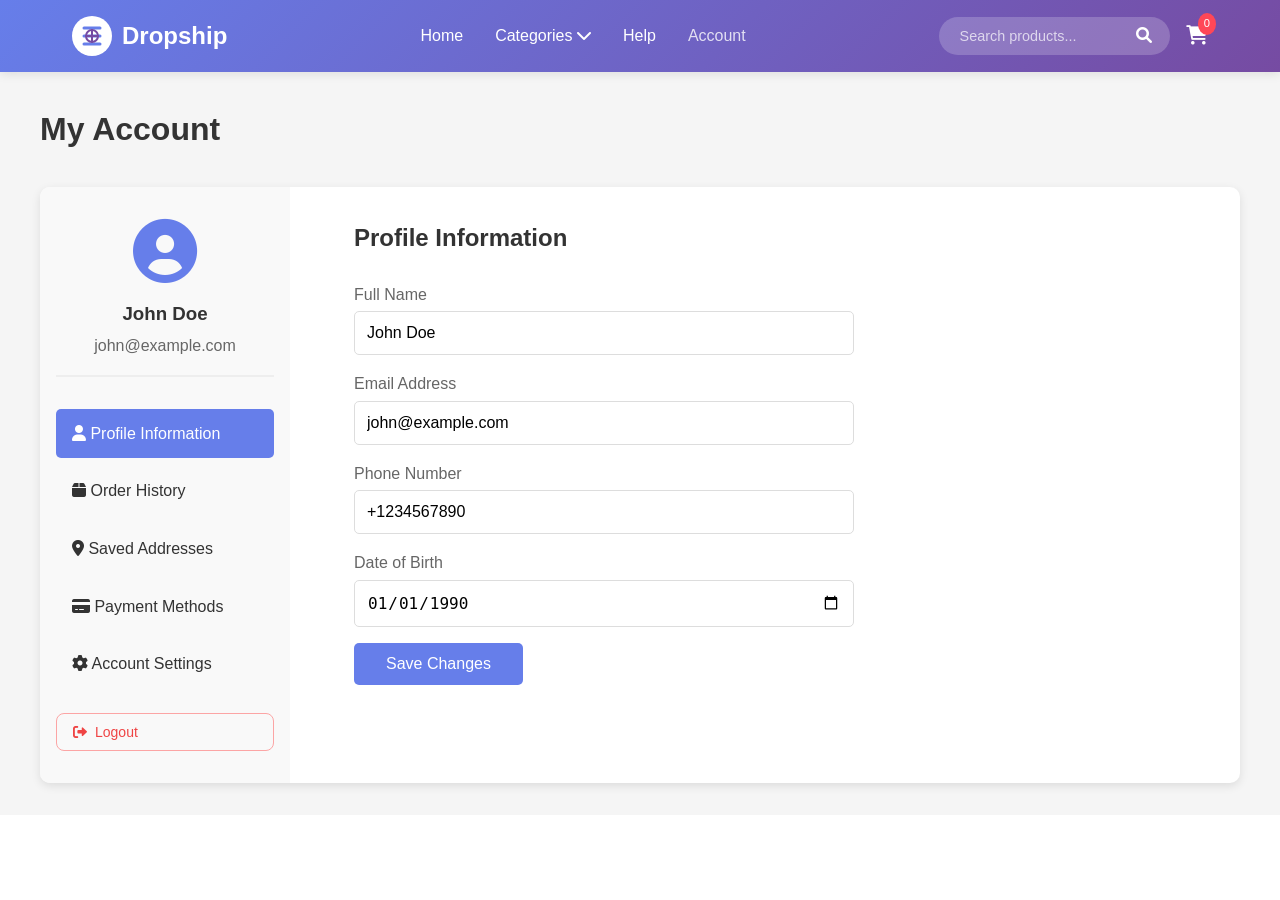
==== html/account.html @ 4894625c "Structuring the app to be fit for use on phones" ====
<!DOCTYPE html>
<html lang="en">
<head>
    <meta charset="UTF-8">
    <meta name="viewport" content="width=device-width, initial-scale=1.0">
    <title>My Account - Dropship</title>
    <link rel="stylesheet" href="../css/style.css">
    <link rel="stylesheet" href="../css/account.css">
    <link rel="stylesheet" href="https://cdnjs.cloudflare.com/ajax/libs/font-awesome/6.0.0/css/all.min.css">
    <link rel="manifest" href="../manifest.json">
    <meta name="theme-color" content="#3b82f6">
    <meta name="apple-mobile-web-app-capable" content="yes">
    <meta name="apple-mobile-web-app-status-bar-style" content="default">
    <meta name="apple-mobile-web-app-title" content="Dropship">
    <link rel="apple-touch-icon" href="../images/icon-192.svg">
    <style>
        /* ── Modal Overlay ── */
        .modal-overlay {
            display: none;
            position: fixed;
            inset: 0;
            background: rgba(0,0,0,0.45);
            z-index: 10000;
            align-items: center;
            justify-content: center;
            padding: 16px;
        }
        .modal-overlay.open {
            display: flex;
        }
        .modal-box {
            background: #fff;
            border-radius: 12px;
            padding: 28px 32px;
            width: 100%;
            max-width: 480px;
            box-shadow: 0 20px 60px rgba(0,0,0,0.2);
            position: relative;
            animation: modalIn 0.2s ease;
        }
        @keyframes modalIn {
            from { opacity: 0; transform: translateY(12px) scale(0.97); }
            to   { opacity: 1; transform: translateY(0) scale(1); }
        }
        .modal-box h3 {
            margin: 0 0 20px;
            font-size: 18px;
            font-weight: 600;
        }
        .modal-close {
            position: absolute;
            top: 14px; right: 16px;
            background: none; border: none;
            font-size: 20px; cursor: pointer;
            color: #888;
            line-height: 1;
        }
        .modal-close:hover { color: #333; }

        /* ── Modal Form ── */
        .modal-form .form-row {
            display: flex;
            gap: 12px;
        }
        .modal-form .form-group {
            display: flex;
            flex-direction: column;
            gap: 6px;
            margin-bottom: 14px;
            flex: 1;
        }
        .modal-form label {
            font-size: 13px;
            font-weight: 500;
            color: #555;
        }
        .modal-form input,
        .modal-form select {
            padding: 9px 12px;
            border: 1px solid #ddd;
            border-radius: 8px;
            font-size: 14px;
            outline: none;
            transition: border-color 0.2s;
            width: 100%;
            box-sizing: border-box;
        }
        .modal-form input:focus,
        .modal-form select:focus {
            border-color: #3b82f6;
        }
        .modal-footer {
            display: flex;
            gap: 10px;
            justify-content: flex-end;
            margin-top: 8px;
        }
        .btn-primary {
            background: #3b82f6;
            color: #fff;
            border: none;
            padding: 9px 20px;
            border-radius: 8px;
            font-size: 14px;
            font-weight: 500;
            cursor: pointer;
            transition: background 0.2s;
        }
        .btn-primary:hover { background: #2563eb; }
        .btn-secondary {
            background: #f3f4f6;
            color: #333;
            border: none;
            padding: 9px 20px;
            border-radius: 8px;
            font-size: 14px;
            cursor: pointer;
            transition: background 0.2s;
        }
        .btn-secondary:hover { background: #e5e7eb; }

        /* ── Confirm Modal ── */
        .confirm-box {
            max-width: 360px;
            text-align: center;
        }
        .confirm-box p {
            margin: 0 0 20px;
            font-size: 15px;
            color: #444;
        }
        .confirm-actions {
            display: flex;
            gap: 10px;
            justify-content: center;
        }
        .btn-danger-solid {
            background: #ef4444;
            color: #fff;
            border: none;
            padding: 9px 20px;
            border-radius: 8px;
            font-size: 14px;
            font-weight: 500;
            cursor: pointer;
            transition: background 0.2s;
        }
        .btn-danger-solid:hover { background: #dc2626; }

        /* ── Card helpers ── */
        .default-badge {
            display: inline-block;
            font-size: 11px;
            font-weight: 600;
            background: #dbeafe;
            color: #1d4ed8;
            padding: 2px 8px;
            border-radius: 20px;
            margin-bottom: 8px;
        }
        .btn-ghost {
            background: none;
            border: 1px solid #ddd;
            padding: 5px 10px;
            border-radius: 6px;
            font-size: 13px;
            cursor: pointer;
            transition: background 0.15s, border-color 0.15s;
        }
        .btn-ghost:hover { background: #f3f4f6; }
        .btn-ghost.btn-danger { color: #ef4444; border-color: #fca5a5; }
        .btn-ghost.btn-danger:hover { background: #fef2f2; }

        .empty-msg { color: #999; font-size: 14px; padding: 16px 0; }
        .payment-icon { font-size: 28px; color: #4b5563; }

        /* ── Logout button ── */
        #logoutBtn {
            width: 100%;
            margin-top: 24px;
            padding: 10px 16px;
            background: none;
            border: 1px solid #fca5a5;
            border-radius: 8px;
            color: #ef4444;
            font-size: 14px;
            font-weight: 500;
            cursor: pointer;
            display: flex;
            align-items: center;
            gap: 8px;
            transition: background 0.15s;
        }
        #logoutBtn:hover { background: #fef2f2; }
        #logoutBtn:disabled { opacity: 0.6; cursor: not-allowed; }
    </style>
</head>
<body>

    <!-- ── Navbar ── -->
    <nav class="navbar">
        <div class="nav-container">
            <div class="logo">
                <img src="../images/logo.svg" alt="Dropship Logo">
                <span>Dropship</span>
            </div>
            <div class="mobile-search">
                <input type="text" id="mobileSearchInput" placeholder="Search products..." autocomplete="off">
            </div>
            <ul class="nav-menu">
                <li><a href="index.html">Home</a></li>
                <li class="dropdown">
                    <a href="#">Categories <i class="fas fa-chevron-down"></i></a>
                    <ul class="dropdown-menu">
                        <li><a href="products.html?category=electronics"><i class="fas fa-laptop"></i> Electronics</a></li>
                        <li><a href="products.html?category=sports-outdoor"><i class="fas fa-football-ball"></i> Sports &amp; Outdoor</a></li>
                        <li><a href="products.html?category=home-garden"><i class="fas fa-home"></i> Home &amp; Garden</a></li>
                        <li><a href="products.html?category=clothing-apparel"><i class="fas fa-tshirt"></i> Clothing &amp; Apparel</a></li>
                        <li><a href="products.html?category=games-toys"><i class="fas fa-gamepad"></i> Games &amp; Toys</a></li>
                        <li><a href="products.html?category=beauty-health"><i class="fas fa-spa"></i> Beauty &amp; Health</a></li>
                        <li><a href="products.html?category=automotive"><i class="fas fa-car"></i> Automotive</a></li>
                        <li><a href="products.html?category=books-media"><i class="fas fa-book"></i> Books &amp; Media</a></li>
                        <li><a href="products.html?category=food-groceries"><i class="fas fa-shopping-basket"></i> Food &amp; Groceries</a></li>
                        <li><a href="products.html?category=other"><i class="fas fa-ellipsis-h"></i> Other</a></li>
                    </ul>
                </li>
                <li><a href="help.html">Help</a></li>
                <li><a href="account.html" class="active">Account</a></li>
            </ul>
            <div class="nav-actions">
                <div class="search-box">
                    <input type="text" id="searchInput" placeholder="Search products..." autocomplete="off">
                    <button type="button" id="searchBtn"><i class="fas fa-search"></i></button>
                </div>
                <div class="mobile-actions">
                    <a href="login.html" class="mobile-auth-btn"><i class="fas fa-sign-in-alt"></i></a>
                    <a href="signup.html" class="mobile-auth-btn"><i class="fas fa-user-plus"></i></a>
                </div>
                <a href="cart.html" class="cart-icon">
                    <i class="fas fa-shopping-cart"></i>
                    <span class="cart-count">0</span>
                </a>
                <div class="hamburger" id="hamburger">
                    <span></span>
                    <span></span>
                    <span></span>
                </div>
            </div>
        </div>
    </nav>

    <!-- ── Main ── -->
    <main class="account-page">
        <div class="container">
            <h1>My Account</h1>

            <div class="account-container">

                <!-- Sidebar -->
                <div class="account-sidebar">
                    <div class="user-info">
                        <i class="fas fa-user-circle"></i>
                        <h3 id="userName">John Doe</h3>
                        <p id="userEmail">john@example.com</p>
                    </div>

                    <ul class="account-menu">
                        <li class="active" data-section="profile">
                            <i class="fas fa-user"></i> Profile Information
                        </li>
                        <li data-section="orders">
                            <i class="fas fa-box"></i> Order History
                        </li>
                        <li data-section="addresses">
                            <i class="fas fa-map-marker-alt"></i> Saved Addresses
                        </li>
                        <li data-section="payment">
                            <i class="fas fa-credit-card"></i> Payment Methods
                        </li>
                        <li data-section="settings">
                            <i class="fas fa-cog"></i> Account Settings
                        </li>
                    </ul>

                    <button id="logoutBtn">
                        <i class="fas fa-sign-out-alt"></i> Logout
                    </button>
                </div>

                <!-- Content -->
                <div class="account-content">

                    <!-- Profile Section -->
                    <div id="profile" class="account-section active">
                        <h2>Profile Information</h2>
                        <form id="profileForm">
                            <div class="form-group">
                                <label>Full Name</label>
                                <input type="text" id="fullName" placeholder="Your full name">
                            </div>
                            <div class="form-group">
                                <label>Email Address</label>
                                <input type="email" id="email" placeholder="your@email.com">
                            </div>
                            <div class="form-group">
                                <label>Phone Number</label>
                                <input type="tel" id="phone" placeholder="+1 234 567 8900">
                            </div>
                            <div class="form-group">
                                <label>Date of Birth</label>
                                <input type="date" id="dob">
                            </div>
                            <button type="submit" class="save-btn">Save Changes</button>
                        </form>
                    </div>

                    <!-- Orders Section -->
                    <div id="orders" class="account-section">
                        <h2>Order History</h2>
                        <div class="orders-list" id="ordersList"></div>
                    </div>

                    <!-- Addresses Section -->
                    <div id="addresses" class="account-section">
                        <h2>Saved Addresses</h2>
                        <button class="add-address-btn" id="addAddressBtn">
                            <i class="fas fa-plus"></i> Add New Address
                        </button>
                        <div class="addresses-grid" id="addressesGrid"></div>
                    </div>

                    <!-- Payment Methods Section -->
                    <div id="payment" class="account-section">
                        <h2>Payment Methods</h2>
                        <button class="add-payment-btn" id="addPaymentBtn">
                            <i class="fas fa-plus"></i> Add Payment Method
                        </button>
                        <div class="payment-methods" id="paymentMethods"></div>
                    </div>

                    <!-- Settings Section -->
                    <div id="settings" class="account-section">
                        <h2>Account Settings</h2>
                        <form id="settingsForm" class="settings-form">
                            <h3>Change Password</h3>
                            <div class="form-group">
                                <label>Current Password</label>
                                <input type="password" id="currentPassword" placeholder="Enter current password">
                            </div>
                            <div class="form-group">
                                <label>New Password</label>
                                <input type="password" id="newPassword" placeholder="At least 8 characters">
                            </div>
                            <div class="form-group">
                                <label>Confirm New Password</label>
                                <input type="password" id="confirmPassword" placeholder="Repeat new password">
                            </div>

                            <h3 style="margin-top: 28px;">Notification Preferences</h3>
                            <div class="form-group">
                                <div class="checkbox-group">
                                    <label><input type="checkbox" checked> Email Notifications</label>
                                    <label><input type="checkbox" checked> SMS Alerts</label>
                                    <label><input type="checkbox"> Promotional Emails</label>
                                </div>
                            </div>

                            <button type="submit" class="save-btn">Update Settings</button>
                        </form>
                    </div>

                </div>
            </div>
        </div>
    </main>

    <!-- ── Address Modal ── -->
    <div class="modal-overlay" id="addressModal">
        <div class="modal-box">
            <button class="modal-close" onclick="closeModal('addressModal')">&times;</button>
            <h3 id="addrModalTitle">Add New Address</h3>
            <form id="addressForm" class="modal-form">
                <input type="hidden" id="addrId">
                <div class="form-group">
                    <label>Address Type</label>
                    <input type="text" id="addrType" placeholder="Home / Work / Other" required>
                </div>
                <div class="form-group">
                    <label>Street Address</label>
                    <input type="text" id="addrStreet" placeholder="123 Main St" required>
                </div>
                <div class="form-row">
                    <div class="form-group">
                        <label>City</label>
                        <input type="text" id="addrCity" placeholder="New York" required>
                    </div>
                    <div class="form-group" style="max-width: 80px;">
                        <label>State</label>
                        <input type="text" id="addrState" placeholder="NY" maxlength="2" required>
                    </div>
                    <div class="form-group" style="max-width: 110px;">
                        <label>ZIP Code</label>
                        <input type="text" id="addrZip" placeholder="10001" maxlength="10" required>
                    </div>
                </div>
                <div class="modal-footer">
                    <button type="button" class="btn-secondary" onclick="closeModal('addressModal')">Cancel</button>
                    <button type="submit" class="btn-primary">Save Address</button>
                </div>
            </form>
        </div>
    </div>

    <!-- ── Payment Modal ── -->
    <div class="modal-overlay" id="paymentModal">
        <div class="modal-box">
            <button class="modal-close" onclick="closeModal('paymentModal')">&times;</button>
            <h3>Add Payment Method</h3>
            <form id="paymentForm" class="modal-form">
                <div class="form-group">
                    <label>Card Type</label>
                    <select id="payType" required>
                        <option value="visa">Visa</option>
                        <option value="mastercard">Mastercard</option>
                        <option value="amex">American Express</option>
                        <option value="other">Other</option>
                    </select>
                </div>
                <div class="form-group">
                    <label>Card Number</label>
                    <input type="text" id="payCardNumber" placeholder="1234 5678 9012 3456"
                           maxlength="19" inputmode="numeric" required>
                </div>
                <div class="form-row">
                    <div class="form-group">
                        <label>Expiry (MM/YY)</label>
                        <input type="text" id="payExpiry" placeholder="MM/YY" maxlength="5" required>
                    </div>
                    <div class="form-group">
                        <label>CVV</label>
                        <input type="password" id="payCvv" placeholder="•••" maxlength="4" required>
                    </div>
                </div>
                <div class="modal-footer">
                    <button type="button" class="btn-secondary" onclick="closeModal('paymentModal')">Cancel</button>
                    <button type="submit" class="btn-primary">Add Card</button>
                </div>
            </form>
        </div>
    </div>

    <!-- ── Confirm Modal ── -->
    <div class="modal-overlay" id="confirmModal">
        <div class="modal-box confirm-box">
            <p id="confirmMessage">Are you sure?</p>
            <div class="confirm-actions">
                <button class="btn-secondary" id="confirmNo">Cancel</button>
                <button class="btn-danger-solid" id="confirmYes">Delete</button>
            </div>
        </div>
    </div>

    <!-- ── Scripts ── -->
    <script src="../js/api.js"></script>
    <script src="../js/account.js"></script>
    <script>
        // Mobile menu toggle
        const hamburger = document.getElementById('hamburger');
        const navMenu = document.querySelector('.nav-menu');
        
        if (hamburger && navMenu) {
            hamburger.addEventListener('click', () => {
                hamburger.classList.toggle('active');
                navMenu.classList.toggle('active');
            });
        }
        
        // Mobile dropdown toggle
        const dropdowns = document.querySelectorAll('.dropdown');
        dropdowns.forEach(dropdown => {
            dropdown.addEventListener('click', (e) => {
                if (window.innerWidth <= 1024) {
                    e.preventDefault();
                    dropdown.classList.toggle('active');
                }
            });
        });
        
        // Search functionality
        const searchInput = document.getElementById('searchInput');
        const searchBtn = document.getElementById('searchBtn');
        const mobileSearchInput = document.getElementById('mobileSearchInput');

        function performSearch(query) {
            if (query) {
                window.location.href = 'products.html?search=' + encodeURIComponent(query);
            }
        }

        if (searchBtn) {
            searchBtn.addEventListener('click', () => performSearch(searchInput.value));
        }
        if (searchInput) {
            searchInput.addEventListener('keypress', (e) => {
                if (e.key === 'Enter') performSearch(searchInput.value);
            });
        }
        if (mobileSearchInput) {
            mobileSearchInput.addEventListener('keypress', (e) => {
                if (e.key === 'Enter') performSearch(mobileSearchInput.value);
            });
        }
        
        /* Auto-format card number with spaces */
        document.getElementById('payCardNumber').addEventListener('input', function () {
            let val = this.value.replace(/\D/g, '').slice(0, 16);
            this.value = val.match(/.{1,4}/g)?.join(' ') || val;
        });

        /* Auto-format expiry MM/YY */
        document.getElementById('payExpiry').addEventListener('input', function () {
            let val = this.value.replace(/\D/g, '').slice(0, 4);
            if (val.length >= 3) val = val.slice(0, 2) + '/' + val.slice(2);
            this.value = val;
        });
    </script>

</body>
</html>
---- css/style.css ----
* {
    margin: 0;
    padding: 0;
    box-sizing: border-box;
}

body {
    font-family: 'Segoe UI', Tahoma, Geneva, Verdana, sans-serif;
    line-height: 1.6;
    color: #333;
}

/* Navbar Styles */
.navbar {
    background: linear-gradient(135deg, #667eea 0%, #764ba2 100%);
    color: white;
    padding: 1rem 0;
    position: sticky;
    top: 0;
    z-index: 1000;
    box-shadow: 0 2px 10px rgba(0,0,0,0.1);
}

.nav-container {
    max-width: 1200px;
    margin: 0 auto;
    display: flex;
    justify-content: space-between;
    align-items: center;
    padding: 0 2rem;
}

.logo {
    display: flex;
    align-items: center;
    gap: 10px;
}

.logo img {
    width: 40px;
    height: 40px;
}

.logo span {
    font-size: 1.5rem;
    font-weight: bold;
}

.nav-menu {
    display: flex;
    list-style: none;
    gap: 2rem;
}

.nav-menu a {
    color: white;
    text-decoration: none;
    font-weight: 500;
    transition: opacity 0.3s;
}

.nav-menu a:hover,
.nav-menu a.active {
    opacity: 0.8;
}

.dropdown {
    position: relative;
}

.dropdown-menu {
    position: absolute;
    top: 100%;
    left: 0;
    background: white;
    min-width: 200px;
    border-radius: 5px;
    box-shadow: 0 5px 15px rgba(0,0,0,0.1);
    display: none;
    list-style: none;
    padding: 0.5rem 0;
}

.dropdown:hover .dropdown-menu {
    display: block;
}

.dropdown-menu a {
    color: #333;
    padding: 0.5rem 1rem;
    display: block;
}

.dropdown-menu a:hover {
    background: #f5f5f5;
}

.nav-actions {
    display: flex;
    align-items: center;
    gap: 1rem;
}

.search-box {
    display: flex;
    align-items: center;
    background: rgba(255,255,255,0.2);
    border-radius: 25px;
    padding: 0.3rem 0.5rem;
}

.search-box input {
    border: none;
    background: transparent;
    color: white;
    padding: 0.4rem 0.8rem;
    width: 180px;
    font-size: 0.9rem;
    outline: none;
}

.search-box input::placeholder {
    color: rgba(255,255,255,0.7);
}

.search-box button {
    background: transparent;
    border: none;
    color: white;
    cursor: pointer;
    padding: 0.3rem 0.6rem;
    font-size: 1rem;
}

.search-box button:hover {
    color: #ffd700;
}

.btn-signup,
.btn-login {
    padding: 0.5rem 1rem;
    border-radius: 5px;
    text-decoration: none;
    font-weight: 500;
    transition: all 0.3s;
}

.btn-signup {
    background: white;
    color: #667eea;
}

.btn-login {
    border: 1px solid white;
    color: white;
}

.btn-signup:hover {
    transform: translateY(-2px);
    box-shadow: 0 5px 15px rgba(0,0,0,0.2);
}

.btn-login:hover {
    background: white;
    color: #667eea;
}

.cart-icon {
    color: white;
    font-size: 1.2rem;
    position: relative;
    text-decoration: none;
}

.cart-count {
    position: absolute;
    top: -8px;
    right: -8px;
    background: #ff4757;
    color: white;
    font-size: 0.7rem;
    padding: 2px 6px;
    border-radius: 50%;
}

.hamburger {
    display: none;
    flex-direction: column;
    gap: 5px;
    cursor: pointer;
    padding: 5px;
}

.hamburger span {
    width: 25px;
    height: 3px;
    background: white;
    border-radius: 3px;
    transition: all 0.3s;
}

.mobile-search {
    display: none;
}

.mobile-actions {
    display: none;
}

/* Hero Section */
.hero {
    background: linear-gradient(135deg, #667eea 0%, #764ba2 100%);
    color: white;
    text-align: center;
    padding: 4rem 2rem;
}

.hero h1 {
    font-size: 3rem;
    margin-bottom: 1rem;
}

.hero p {
    font-size: 1.2rem;
    opacity: 0.9;
}

/* Featured Products */
.featured-products {
    max-width: 1200px;
    margin: 3rem auto;
    padding: 0 2rem;
}

.featured-products h2 {
    text-align: center;
    margin-bottom: 2rem;
    color: #333;
}

.product-grid {
    display: grid;
    grid-template-columns: repeat(auto-fill, minmax(250px, 1fr));
    gap: 2rem;
}

.product-card {
    background: white;
    border-radius: 10px;
    overflow: hidden;
    box-shadow: 0 3px 10px rgba(0,0,0,0.1);
    transition: transform 0.3s;
}

.product-card:hover {
    transform: translateY(-5px);
}

.product-image {
    width: 100%;
    height: 200px;
    object-fit: cover;
}

.product-info {
    padding: 1rem;
}

.product-title {
    font-size: 1.1rem;
    margin-bottom: 0.5rem;
}

.product-price {
    color: #667eea;
    font-weight: bold;
    font-size: 1.2rem;
}

.add-to-cart {
    background: #667eea;
    color: white;
    border: none;
    padding: 0.5rem;
    width: 100%;
    border-radius: 5px;
    cursor: pointer;
    transition: background 0.3s;
}

.add-to-cart:hover {
    background: #5a6fd8;
}

/* Footer */
footer {
    background: #333;
    color: white;
    padding: 3rem 2rem 1rem;
    margin-top: 3rem;
}

.footer-content {
    max-width: 1200px;
    margin: 0 auto;
    display: grid;
    grid-template-columns: repeat(auto-fit, minmax(250px, 1fr));
    gap: 2rem;
}

.footer-section h3 {
    margin-bottom: 1rem;
}

.footer-section ul {
    list-style: none;
}

.footer-section ul li {
    margin-bottom: 0.5rem;
}

.footer-section a {
    color: #ccc;
    text-decoration: none;
    transition: color 0.3s;
}

.footer-section a:hover {
    color: white;
}

/* Auth Pages */
.auth-page {
    min-height: calc(100vh - 200px);
    display: flex;
    align-items: center;
    justify-content: center;
    padding: 2rem;
    background: #f5f5f5;
}

.auth-container {
    background: white;
    padding: 2rem;
    border-radius: 10px;
    box-shadow: 0 5px 20px rgba(0,0,0,0.1);
    width: 100%;
    max-width: 400px;
}

.auth-container h2 {
    text-align: center;
    margin-bottom: 2rem;
    color: #333;
}

.form-group {
    margin-bottom: 1rem;
}

.form-group input,
.form-group select,
.form-group textarea {
    width: 100%;
    padding: 0.75rem;
    border: 1px solid #ddd;
    border-radius: 5px;
    font-size: 1rem;
}

.form-group input:focus,
.form-group select:focus,
.form-group textarea:focus {
    outline: none;
    border-color: #667eea;
}

.auth-btn {
    width: 100%;
    padding: 0.75rem;
    background: linear-gradient(135deg, #667eea 0%, #764ba2 100%);
    color: white;
    border: none;
    border-radius: 5px;
    font-size: 1rem;
    cursor: pointer;
    transition: opacity 0.3s;
}

.auth-btn:hover {
    opacity: 0.9;
}

.auth-link {
    text-align: center;
    margin-top: 1rem;
}

.auth-link a {
    color: #667eea;
    text-decoration: none;
}

.auth-link a:hover {
    text-decoration: underline;
}

/* Responsive Design */
@media (max-width: 1024px) {
    .nav-container {
        flex-wrap: wrap;
    }
    
    .nav-menu {
        display: none;
        width: 100%;
        order: 3;
        flex-direction: column;
        text-align: center;
        padding: 1rem 0;
    }
    
    .nav-menu.active {
        display: flex;
    }
    
    .nav-menu > li {
        padding: 0.5rem 0;
    }
    
    .dropdown-menu {
        position: static;
        display: none;
        background: rgba(0,0,0,0.1);
        box-shadow: none;
        border-radius: 8px;
        margin-top: 0.5rem;
        padding: 0.5rem;
    }
    
    .dropdown.active .dropdown-menu {
        display: block;
    }
    
    .dropdown-menu a {
        color: white;
        padding: 0.75rem;
        border-radius: 5px;
    }
    
    .dropdown-menu a:hover {
        background: rgba(255,255,255,0.1);
    }
    
    .dropdown > a::after {
        content: '\f107';
        font-family: 'Font Awesome 6 Free';
        font-weight: 900;
        margin-left: 5px;
    }
    
    .dropdown.active > a::after {
        content: '\f106';
    }
    
    .nav-actions {
        order: 2;
    }
    
    .search-box {
        display: none;
    }
    
    .mobile-search {
        display: block;
        width: 100%;
        order: 2;
        padding: 0.5rem 0;
    }
    
    .mobile-search input {
        width: 100%;
        padding: 0.6rem 1rem;
        border: none;
        border-radius: 20px;
        background: rgba(255,255,255,0.2);
        color: white;
    }
    
    .mobile-search input::placeholder {
        color: rgba(255,255,255,0.7);
    }
    
    .hamburger {
        display: flex;
        flex-direction: column;
        gap: 5px;
        cursor: pointer;
        padding: 5px;
    }
    
    .hamburger span {
        width: 25px;
        height: 3px;
        background: white;
        border-radius: 3px;
        transition: all 0.3s;
    }
    
    .hamburger.active span:nth-child(1) {
        transform: rotate(45deg) translate(5px, 5px);
    }
    
    .hamburger.active span:nth-child(2) {
        opacity: 0;
    }
    
    .hamburger.active span:nth-child(3) {
        transform: rotate(-45deg) translate(7px, -6px);
    }
    
    .btn-signup, .btn-login {
        padding: 0.4rem 0.8rem;
        font-size: 0.9rem;
    }
    
    .product-grid {
        grid-template-columns: repeat(auto-fill, minmax(160px, 1fr));
        gap: 1rem;
    }
    
    .product-image {
        height: 150px;
    }
    
    .category-grid {
        grid-template-columns: repeat(2, 1fr);
        gap: 1rem;
    }
}

@media (max-width: 768px) {
    .navbar {
        padding: 0.75rem 0;
    }
    
    .nav-container {
        padding: 0 1rem;
    }
    
    .logo img {
        width: 32px;
        height: 32px;
    }
    
    .logo span {
        font-size: 1.2rem;
    }
    
    .hamburger {
        display: flex;
    }
    
    .nav-actions .btn-signup,
    .nav-actions .btn-login {
        display: none;
    }
    
    .mobile-actions {
        display: flex;
        gap: 0.5rem;
    }
    
    .mobile-actions a {
        padding: 0.5rem;
        border-radius: 50%;
        background: rgba(255,255,255,0.2);
    }
    
    .hero {
        padding: 2.5rem 1rem;
    }
    
    .hero h1 {
        font-size: 1.8rem;
    }
    
    .hero p {
        font-size: 1rem;
    }
    
    .category-section,
    .featured-products {
        padding: 0 1rem;
        margin: 2rem auto;
    }
    
    .category-section h2,
    .featured-products h2 {
        font-size: 1.3rem;
        margin-bottom: 1rem;
    }
    
    .category-grid {
        grid-template-columns: repeat(2, 1fr);
    }
    
    .category-card {
        padding: 1rem;
        font-size: 0.85rem;
    }
    
    .category-card i {
        font-size: 1.5rem;
    }
    
    .product-grid {
        grid-template-columns: repeat(2, 1fr);
        gap: 0.75rem;
    }
    
    .product-card {
        border-radius: 8px;
    }
    
    .product-image {
        height: 120px;
    }
    
    .product-info {
        padding: 0.75rem;
    }
    
    .product-title {
        font-size: 0.9rem;
        margin-bottom: 0.25rem;
        display: -webkit-box;
        -webkit-line-clamp: 2;
        -webkit-box-orient: vertical;
        overflow: hidden;
    }
    
    .product-price {
        font-size: 1rem;
    }
    
    .add-to-cart {
        padding: 0.4rem;
        font-size: 0.85rem;
    }
    
    footer {
        padding: 2rem 1rem 1rem;
    }
    
    .footer-content {
        grid-template-columns: 1fr;
        gap: 1.5rem;
    }
    
    .auth-page {
        padding: 1rem;
    }
    
    .auth-container {
        padding: 1.5rem;
    }
    
    .form-group input {
        padding: 0.6rem;
        font-size: 0.95rem;
    }
}

@media (max-width: 480px) {
    .nav-container {
        gap: 0.5rem;
    }
    
    .logo span {
        display: none;
    }
    
    .product-grid {
        grid-template-columns: repeat(2, 1fr);
        gap: 0.5rem;
    }
    
    .product-image {
        height: 100px;
    }
    
    .product-info {
        padding: 0.5rem;
    }
    
    .product-title {
        font-size: 0.8rem;
    }
    
    .product-price {
        font-size: 0.9rem;
    }
    
    .add-to-cart {
        padding: 0.35rem;
        font-size: 0.8rem;
    }
    
    .category-grid {
        grid-template-columns: repeat(2, 1fr);
        gap: 0.5rem;
    }
    
    .category-card {
        padding: 0.75rem;
    }
    
    .category-card span {
        font-size: 0.75rem;
    }
    
    .hero h1 {
        font-size: 1.5rem;
    }
    
    .cart-count {
        font-size: 0.6rem;
        padding: 1px 4px;
    }
}
---- css/account.css ----
.account-page {
    min-height: calc(100vh - 200px);
    padding: 2rem;
    background: #f5f5f5;
}

.container {
    max-width: 1200px;
    margin: 0 auto;
}

.account-page h1 {
    margin-bottom: 2rem;
    color: #333;
}

.account-container {
    display: grid;
    grid-template-columns: 250px 1fr;
    gap: 2rem;
    background: white;
    border-radius: 10px;
    overflow: hidden;
    box-shadow: 0 3px 10px rgba(0,0,0,0.1);
}

.account-sidebar {
    background: #f9f9f9;
    padding: 2rem 1rem;
}

.user-info {
    text-align: center;
    margin-bottom: 2rem;
    padding-bottom: 1rem;
    border-bottom: 2px solid #eee;
}

.user-info i {
    font-size: 4rem;
    color: #667eea;
    margin-bottom: 1rem;
}

.user-info h3 {
    margin-bottom: 0.25rem;
    color: #333;
}

.user-info p {
    color: #666;
}

.account-menu {
    list-style: none;
}

.account-menu li {
    padding: 0.75rem 1rem;
    margin-bottom: 0.5rem;
    border-radius: 5px;
    cursor: pointer;
    transition: all 0.3s;
}

.account-menu li:hover {
    background: #e0e0e0;
}

.account-menu li.active {
    background: #667eea;
    color: white;
}

.account-content {
    padding: 2rem;
}

.account-section {
    display: none;
}

.account-section.active {
    display: block;
}

.account-section h2 {
    margin-bottom: 1.5rem;
    color: #333;
}

#profileForm {
    max-width: 500px;
}

.form-group {
    margin-bottom: 1rem;
}

.form-group label {
    display: block;
    margin-bottom: 0.25rem;
    color: #666;
    font-weight: 500;
}

.form-group input {
    width: 100%;
    padding: 0.75rem;
    border: 1px solid #ddd;
    border-radius: 5px;
    font-size: 1rem;
}

.form-group input:focus {
    outline: none;
    border-color: #667eea;
}

.save-btn {
    padding: 0.75rem 2rem;
    background: #667eea;
    color: white;
    border: none;
    border-radius: 5px;
    font-size: 1rem;
    cursor: pointer;
    transition: background 0.3s;
}

.save-btn:hover {
    background: #5a6fd8;
}

/* Orders List */
.orders-list {
    display: flex;
    flex-direction: column;
    gap: 1rem;
}

.order-card {
    background: #f9f9f9;
    border-radius: 5px;
    padding: 1rem;
}

.order-header {
    display: flex;
    justify-content: space-between;
    margin-bottom: 0.5rem;
    padding-bottom: 0.5rem;
    border-bottom: 1px solid #ddd;
}

.order-id {
    font-weight: bold;
    color: #333;
}

.order-status {
    padding: 0.25rem 0.5rem;
    border-radius: 3px;
    font-size: 0.85rem;
}

.status-delivered {
    background: #d4edda;
    color: #155724;
}

.status-shipped {
    background: #cce5ff;
    color: #004085;
}

.status-processing {
    background: #fff3cd;
    color: #856404;
}

.order-details {
    display: flex;
    justify-content: space-between;
    color: #666;
}

/* Addresses Grid */
.addresses-grid {
    display: grid;
    grid-template-columns: repeat(auto-fill, minmax(250px, 1fr));
    gap: 1rem;
    margin-top: 1rem;
}

.address-card {
    background: #f9f9f9;
    border-radius: 5px;
    padding: 1rem;
    position: relative;
}

.address-card.default {
    border: 2px solid #667eea;
}

.address-type {
    font-weight: bold;
    margin-bottom: 0.5rem;
    color: #333;
}

.address-details {
    color: #666;
    margin-bottom: 0.5rem;
}

.address-actions {
    display: flex;
    gap: 0.5rem;
    margin-top: 1rem;
}

.address-actions button {
    flex: 1;
    padding: 0.25rem;
    border: none;
    border-radius: 3px;
    cursor: pointer;
    transition: background 0.3s;
}

.edit-address {
    background: #667eea;
    color: white;
}

.delete-address {
    background: #ff4757;
    color: white;
}

.add-address-btn,
.add-payment-btn {
    background: #667eea;
    color: white;
    border: none;
    padding: 0.5rem 1rem;
    border-radius: 5px;
    cursor: pointer;
    display: inline-flex;
    align-items: center;
    gap: 0.5rem;
    transition: background 0.3s;
}

.add-address-btn:hover,
.add-payment-btn:hover {
    background: #5a6fd8;
}

/* Payment Methods */
.payment-methods {
    display: flex;
    flex-direction: column;
    gap: 1rem;
    margin-top: 1rem;
}

.payment-card {
    background: #f9f9f9;
    border-radius: 5px;
    padding: 1rem;
    display: flex;
    justify-content: space-between;
    align-items: center;
}

.payment-info {
    display: flex;
    align-items: center;
    gap: 1rem;
}

.payment-info i {
    font-size: 2rem;
    color: #667eea;
}

.payment-details h4 {
    margin-bottom: 0.25rem;
}

.payment-details p {
    color: #666;
}

.payment-actions button {
    background: none;
    border: none;
    color: #ff4757;
    cursor: pointer;
    margin-left: 0.5rem;
}

/* Settings */
.checkbox-group {
    display: flex;
    flex-direction: column;
    gap: 0.5rem;
}

.checkbox-group label {
    display: flex;
    align-items: center;
    gap: 0.5rem;
    cursor: pointer;
}

@media (max-width: 768px) {
    .account-container {
        grid-template-columns: 1fr;
    }
    
    .account-sidebar {
        padding: 1rem;
    }
    
    .account-menu {
        display: flex;
        flex-wrap: wrap;
        gap: 0.5rem;
    }
    
    .account-menu li {
        flex: 1;
        text-align: center;
        margin-bottom: 0;
    }
}
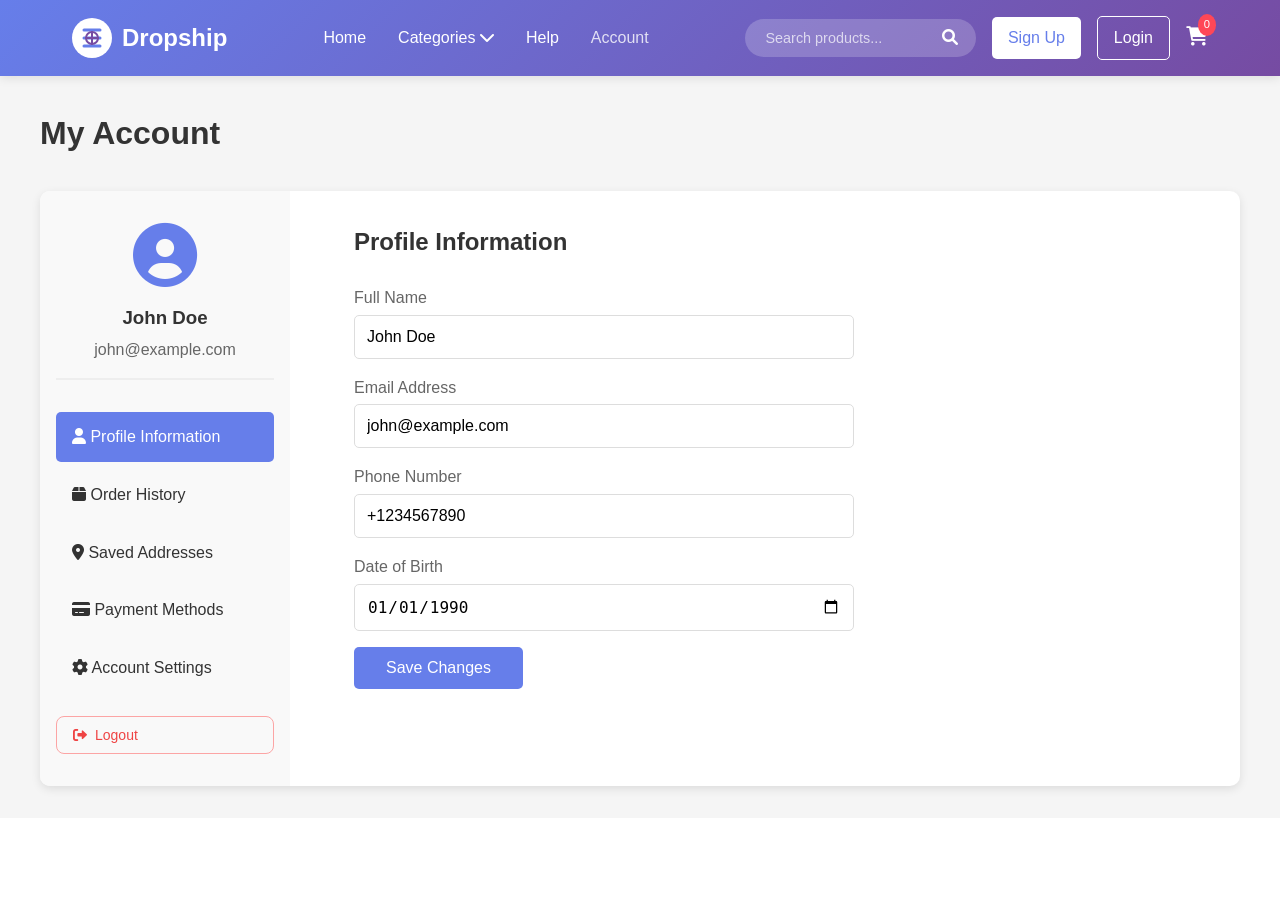
==== commit e726b3b5: "add signup and login button" ====
--- a/html/account.html
+++ b/html/account.html
@@ -200,6 +200,11 @@
     <!-- ── Navbar ── -->
     <nav class="navbar">
         <div class="nav-container">
+            <div class="hamburger" id="hamburger">
+                <span></span>
+                <span></span>
+                <span></span>
+            </div>
             <div class="logo">
                 <img src="../images/logo.svg" alt="Dropship Logo">
                 <span>Dropship</span>
@@ -232,19 +237,16 @@
                     <input type="text" id="searchInput" placeholder="Search products..." autocomplete="off">
                     <button type="button" id="searchBtn"><i class="fas fa-search"></i></button>
                 </div>
+                <a href="signup.html" class="btn-signup">Sign Up</a>
+                <a href="login.html" class="btn-login">Login</a>
                 <div class="mobile-actions">
-                    <a href="login.html" class="mobile-auth-btn"><i class="fas fa-sign-in-alt"></i></a>
-                    <a href="signup.html" class="mobile-auth-btn"><i class="fas fa-user-plus"></i></a>
+                    <a href="cart.html" class="mobile-auth-btn"><i class="fas fa-shopping-cart"></i></a>
+                    <a href="#" class="mobile-auth-btn logout-btn" onclick="handleLogout(); return false;"><i class="fas fa-sign-out-alt"></i></a>
                 </div>
                 <a href="cart.html" class="cart-icon">
                     <i class="fas fa-shopping-cart"></i>
                     <span class="cart-count">0</span>
                 </a>
-                <div class="hamburger" id="hamburger">
-                    <span></span>
-                    <span></span>
-                    <span></span>
-                </div>
             </div>
         </div>
     </nav>
@@ -511,6 +513,11 @@
             });
         }
         
+        function handleLogout() {
+            Auth.logout();
+            window.location.href = 'index.html';
+        }
+        
         /* Auto-format card number with spaces */
         document.getElementById('payCardNumber').addEventListener('input', function () {
             let val = this.value.replace(/\D/g, '').slice(0, 16);
--- a/css/style.css
+++ b/css/style.css
@@ -189,6 +189,7 @@
     gap: 5px;
     cursor: pointer;
     padding: 5px;
+    order: 1;
 }
 
 .hamburger span {
@@ -201,10 +202,32 @@
 
 .mobile-search {
     display: none;
+    order: 2;
 }
 
 .mobile-actions {
     display: none;
+    order: 3;
+    gap: 0.5rem;
+}
+
+.mobile-actions a {
+    padding: 0.5rem;
+    border-radius: 50%;
+    background: rgba(255,255,255,0.2);
+    color: white;
+    text-decoration: none;
+    display: flex;
+    align-items: center;
+    justify-content: center;
+}
+
+.mobile-actions .logout-btn {
+    background: rgba(255, 82, 82, 0.3);
+}
+
+.nav-actions .cart-icon {
+    order: 4;
 }
 
 /* Hero Section */
@@ -410,12 +433,45 @@
 @media (max-width: 1024px) {
     .nav-container {
         flex-wrap: wrap;
+        display: flex;
+        justify-content: space-between;
+        align-items: center;
+        padding: 0 1rem;
+    }
+    
+    .hamburger {
+        display: flex;
+        order: 1;
+    }
+    
+    .logo {
+        order: 2;
+    }
+    
+    .mobile-search {
+        display: block;
+        order: 3;
+        width: 100%;
+        margin-top: 0.5rem;
+    }
+    
+    .mobile-search input {
+        width: 100%;
+        padding: 0.6rem 1rem;
+        border: none;
+        border-radius: 20px;
+        background: rgba(255,255,255,0.2);
+        color: white;
+    }
+    
+    .mobile-search input::placeholder {
+        color: rgba(255,255,255,0.7);
     }
     
     .nav-menu {
         display: none;
         width: 100%;
-        order: 3;
+        order: 5;
         flex-direction: column;
         text-align: center;
         padding: 1rem 0;
@@ -465,11 +521,22 @@
     }
     
     .nav-actions {
-        order: 2;
+        order: 4;
+        display: flex;
+        align-items: center;
+        gap: 0.5rem;
     }
     
     .search-box {
         display: none;
+    }
+    
+    .hamburger {
+        display: flex;
+        flex-direction: column;
+        gap: 5px;
+        cursor: pointer;
+        padding: 5px;
     }
     
     .mobile-search {
@@ -547,6 +614,38 @@
     
     .nav-container {
         padding: 0 1rem;
+        display: flex;
+        flex-wrap: wrap;
+        justify-content: space-between;
+        align-items: center;
+        gap: 0.5rem;
+    }
+    
+    .logo {
+        order: 2;
+    }
+    
+    .mobile-search {
+        order: 3;
+        width: 100%;
+        margin-top: 0.5rem;
+        display: block;
+    }
+    
+    .mobile-search input {
+        width: 100%;
+    }
+    
+    .nav-menu {
+        order: 4;
+        width: 100%;
+    }
+    
+    .nav-actions {
+        order: 1;
+        display: flex;
+        align-items: center;
+        gap: 0.5rem;
     }
     
     .logo img {
@@ -562,8 +661,7 @@
         display: flex;
     }
     
-    .nav-actions .btn-signup,
-    .nav-actions .btn-login {
+    .btn-signup, .btn-login {
         display: none;
     }
     
@@ -576,6 +674,11 @@
         padding: 0.5rem;
         border-radius: 50%;
         background: rgba(255,255,255,0.2);
+    }
+    
+    .nav-actions .btn-signup,
+    .nav-actions .btn-login {
+        display: none;
     }
     
     .hero {
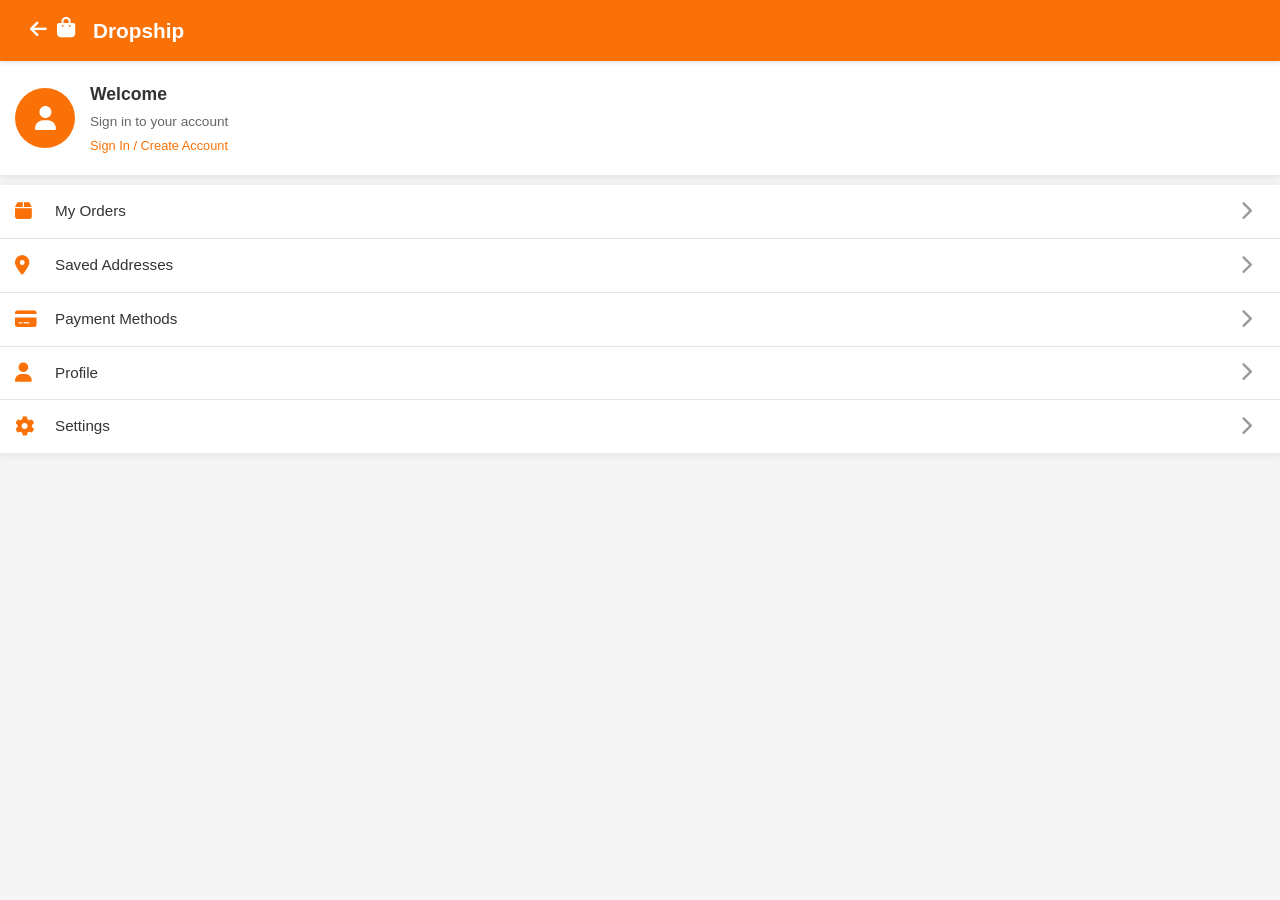
==== commit c668f325: "make searchbar interactive" ====
--- a/html/account.html
+++ b/html/account.html
@@ -5,532 +5,347 @@
     <meta name="viewport" content="width=device-width, initial-scale=1.0">
     <title>My Account - Dropship</title>
     <link rel="stylesheet" href="../css/style.css">
-    <link rel="stylesheet" href="../css/account.css">
-    <link rel="stylesheet" href="https://cdnjs.cloudflare.com/ajax/libs/font-awesome/6.0.0/css/all.min.css">
+    <link rel="stylesheet" href="https://cdnjs.cloudflare.com/ajax/libs/font-awesome/6.4.0/css/all.min.css">
     <link rel="manifest" href="../manifest.json">
-    <meta name="theme-color" content="#3b82f6">
+    <meta name="theme-color" content="#FA7207">
     <meta name="apple-mobile-web-app-capable" content="yes">
     <meta name="apple-mobile-web-app-status-bar-style" content="default">
     <meta name="apple-mobile-web-app-title" content="Dropship">
     <link rel="apple-touch-icon" href="../images/icon-192.svg">
     <style>
-        /* ── Modal Overlay ── */
-        .modal-overlay {
-            display: none;
-            position: fixed;
-            inset: 0;
-            background: rgba(0,0,0,0.45);
-            z-index: 10000;
+        .account-page {
+            padding-bottom: 80px;
+        }
+        .account-header {
+            background: var(--white);
+            padding: 20px 15px;
+            display: flex;
+            align-items: center;
+            gap: 15px;
+            box-shadow: var(--shadow);
+        }
+        .user-avatar {
+            width: 60px;
+            height: 60px;
+            background: var(--primary);
+            border-radius: 50%;
+            display: flex;
             align-items: center;
             justify-content: center;
-            padding: 16px;
-        }
-        .modal-overlay.open {
-            display: flex;
-        }
-        .modal-box {
-            background: #fff;
-            border-radius: 12px;
-            padding: 28px 32px;
-            width: 100%;
-            max-width: 480px;
-            box-shadow: 0 20px 60px rgba(0,0,0,0.2);
-            position: relative;
-            animation: modalIn 0.2s ease;
-        }
-        @keyframes modalIn {
-            from { opacity: 0; transform: translateY(12px) scale(0.97); }
-            to   { opacity: 1; transform: translateY(0) scale(1); }
-        }
-        .modal-box h3 {
-            margin: 0 0 20px;
-            font-size: 18px;
+            color: var(--white);
+            font-size: 1.5rem;
+        }
+        .user-info h3 {
+            font-size: 1.1rem;
+            margin-bottom: 4px;
+        }
+        .user-info p {
+            font-size: 0.85rem;
+            color: var(--text-light);
+        }
+        .user-info .edit-profile {
+            font-size: 0.8rem;
+            color: var(--primary);
+            margin-top: 4px;
+        }
+        .account-menu {
+            background: var(--white);
+            margin-top: 10px;
+            box-shadow: var(--shadow);
+        }
+        .account-menu-item {
+            display: flex;
+            align-items: center;
+            gap: 15px;
+            padding: 15px;
+            border-bottom: 1px solid var(--border);
+            cursor: pointer;
+        }
+        .account-menu-item:last-child {
+            border-bottom: none;
+        }
+        .account-menu-item i {
+            font-size: 1.2rem;
+            color: var(--primary);
+            width: 25px;
+        }
+        .account-menu-item span {
+            flex: 1;
+            font-size: 0.95rem;
+        }
+        .account-menu-item .arrow {
+            color: #999;
+        }
+        .account-section {
+            display: none;
+            padding: 15px;
+            background: var(--white);
+            margin-top: 10px;
+        }
+        .account-section.active {
+            display: block;
+        }
+        .account-section h2 {
+            font-size: 1.1rem;
+            margin-bottom: 15px;
+        }
+        .section-card {
+            background: var(--white);
+            border-radius: 4px;
+            padding: 15px;
+            margin-bottom: 10px;
+            box-shadow: var(--shadow);
+        }
+        .order-header {
+            display: flex;
+            justify-content: space-between;
+            margin-bottom: 10px;
+            padding-bottom: 10px;
+            border-bottom: 1px solid var(--border);
+        }
+        .order-id {
             font-weight: 600;
-        }
-        .modal-close {
-            position: absolute;
-            top: 14px; right: 16px;
-            background: none; border: none;
-            font-size: 20px; cursor: pointer;
-            color: #888;
-            line-height: 1;
-        }
-        .modal-close:hover { color: #333; }
-
-        /* ── Modal Form ── */
-        .modal-form .form-row {
-            display: flex;
-            gap: 12px;
-        }
-        .modal-form .form-group {
-            display: flex;
-            flex-direction: column;
-            gap: 6px;
-            margin-bottom: 14px;
-            flex: 1;
-        }
-        .modal-form label {
-            font-size: 13px;
-            font-weight: 500;
-            color: #555;
-        }
-        .modal-form input,
-        .modal-form select {
-            padding: 9px 12px;
-            border: 1px solid #ddd;
-            border-radius: 8px;
-            font-size: 14px;
-            outline: none;
-            transition: border-color 0.2s;
-            width: 100%;
-            box-sizing: border-box;
-        }
-        .modal-form input:focus,
-        .modal-form select:focus {
-            border-color: #3b82f6;
-        }
-        .modal-footer {
-            display: flex;
+            font-size: 0.9rem;
+        }
+        .order-date {
+            font-size: 0.8rem;
+            color: var(--text-light);
+        }
+        .order-status {
+            font-size: 0.8rem;
+            color: var(--green);
+            font-weight: 600;
+        }
+        .order-total {
+            font-weight: 700;
+            color: var(--text-dark);
+        }
+        .logout-btn {
+            display: flex;
+            align-items: center;
+            justify-content: center;
             gap: 10px;
-            justify-content: flex-end;
-            margin-top: 8px;
-        }
-        .btn-primary {
-            background: #3b82f6;
-            color: #fff;
-            border: none;
-            padding: 9px 20px;
-            border-radius: 8px;
-            font-size: 14px;
-            font-weight: 500;
+            width: calc(100% - 30px);
+            margin: 20px 15px;
+            padding: 14px;
+            background: var(--white);
+            border: 1px solid #ffcdd2;
+            border-radius: 4px;
+            color: #c62828;
+            font-size: 0.95rem;
+            font-weight: 600;
             cursor: pointer;
-            transition: background 0.2s;
-        }
-        .btn-primary:hover { background: #2563eb; }
-        .btn-secondary {
-            background: #f3f4f6;
-            color: #333;
-            border: none;
-            padding: 9px 20px;
-            border-radius: 8px;
-            font-size: 14px;
-            cursor: pointer;
-            transition: background 0.2s;
-        }
-        .btn-secondary:hover { background: #e5e7eb; }
-
-        /* ── Confirm Modal ── */
-        .confirm-box {
-            max-width: 360px;
-            text-align: center;
-        }
-        .confirm-box p {
-            margin: 0 0 20px;
-            font-size: 15px;
-            color: #444;
-        }
-        .confirm-actions {
-            display: flex;
-            gap: 10px;
-            justify-content: center;
-        }
-        .btn-danger-solid {
-            background: #ef4444;
-            color: #fff;
-            border: none;
-            padding: 9px 20px;
-            border-radius: 8px;
-            font-size: 14px;
-            font-weight: 500;
-            cursor: pointer;
-            transition: background 0.2s;
-        }
-        .btn-danger-solid:hover { background: #dc2626; }
-
-        /* ── Card helpers ── */
-        .default-badge {
-            display: inline-block;
-            font-size: 11px;
-            font-weight: 600;
-            background: #dbeafe;
-            color: #1d4ed8;
-            padding: 2px 8px;
-            border-radius: 20px;
-            margin-bottom: 8px;
-        }
-        .btn-ghost {
-            background: none;
-            border: 1px solid #ddd;
-            padding: 5px 10px;
-            border-radius: 6px;
-            font-size: 13px;
-            cursor: pointer;
-            transition: background 0.15s, border-color 0.15s;
-        }
-        .btn-ghost:hover { background: #f3f4f6; }
-        .btn-ghost.btn-danger { color: #ef4444; border-color: #fca5a5; }
-        .btn-ghost.btn-danger:hover { background: #fef2f2; }
-
-        .empty-msg { color: #999; font-size: 14px; padding: 16px 0; }
-        .payment-icon { font-size: 28px; color: #4b5563; }
-
-        /* ── Logout button ── */
-        #logoutBtn {
-            width: 100%;
-            margin-top: 24px;
-            padding: 10px 16px;
-            background: none;
-            border: 1px solid #fca5a5;
-            border-radius: 8px;
-            color: #ef4444;
-            font-size: 14px;
-            font-weight: 500;
-            cursor: pointer;
-            display: flex;
-            align-items: center;
-            gap: 8px;
-            transition: background 0.15s;
-        }
-        #logoutBtn:hover { background: #fef2f2; }
-        #logoutBtn:disabled { opacity: 0.6; cursor: not-allowed; }
+        }
+        .logout-btn:hover {
+            background: #ffebee;
+        }
     </style>
 </head>
 <body>
-
-    <!-- ── Navbar ── -->
-    <nav class="navbar">
-        <div class="nav-container">
-            <div class="hamburger" id="hamburger">
-                <span></span>
-                <span></span>
-                <span></span>
-            </div>
-            <div class="logo">
-                <img src="../images/logo.svg" alt="Dropship Logo">
+    <!-- Header -->
+    <header class="header">
+        <div class="header-top">
+            <a href="index.html" class="back-btn" style="color: white; font-size: 1.2rem;">
+                <i class="fas fa-arrow-left"></i>
+            </a>
+            <a href="index.html" class="logo">
+                <i class="fas fa-shopping-bag logo-icon"></i>
                 <span>Dropship</span>
-            </div>
-            <div class="mobile-search">
-                <input type="text" id="mobileSearchInput" placeholder="Search products..." autocomplete="off">
-            </div>
-            <ul class="nav-menu">
-                <li><a href="index.html">Home</a></li>
-                <li class="dropdown">
-                    <a href="#">Categories <i class="fas fa-chevron-down"></i></a>
-                    <ul class="dropdown-menu">
-                        <li><a href="products.html?category=electronics"><i class="fas fa-laptop"></i> Electronics</a></li>
-                        <li><a href="products.html?category=sports-outdoor"><i class="fas fa-football-ball"></i> Sports &amp; Outdoor</a></li>
-                        <li><a href="products.html?category=home-garden"><i class="fas fa-home"></i> Home &amp; Garden</a></li>
-                        <li><a href="products.html?category=clothing-apparel"><i class="fas fa-tshirt"></i> Clothing &amp; Apparel</a></li>
-                        <li><a href="products.html?category=games-toys"><i class="fas fa-gamepad"></i> Games &amp; Toys</a></li>
-                        <li><a href="products.html?category=beauty-health"><i class="fas fa-spa"></i> Beauty &amp; Health</a></li>
-                        <li><a href="products.html?category=automotive"><i class="fas fa-car"></i> Automotive</a></li>
-                        <li><a href="products.html?category=books-media"><i class="fas fa-book"></i> Books &amp; Media</a></li>
-                        <li><a href="products.html?category=food-groceries"><i class="fas fa-shopping-basket"></i> Food &amp; Groceries</a></li>
-                        <li><a href="products.html?category=other"><i class="fas fa-ellipsis-h"></i> Other</a></li>
-                    </ul>
-                </li>
-                <li><a href="help.html">Help</a></li>
-                <li><a href="account.html" class="active">Account</a></li>
-            </ul>
-            <div class="nav-actions">
-                <div class="search-box">
-                    <input type="text" id="searchInput" placeholder="Search products..." autocomplete="off">
-                    <button type="button" id="searchBtn"><i class="fas fa-search"></i></button>
-                </div>
-                <a href="signup.html" class="btn-signup">Sign Up</a>
-                <a href="login.html" class="btn-login">Login</a>
-                <div class="mobile-actions">
-                    <a href="cart.html" class="mobile-auth-btn"><i class="fas fa-shopping-cart"></i></a>
-                    <a href="#" class="mobile-auth-btn logout-btn" onclick="handleLogout(); return false;"><i class="fas fa-sign-out-alt"></i></a>
-                </div>
-                <a href="cart.html" class="cart-icon">
-                    <i class="fas fa-shopping-cart"></i>
-                    <span class="cart-count">0</span>
-                </a>
-            </div>
-        </div>
+            </a>
+        </div>
+    </header>
+
+    <!-- Account Header -->
+    <div class="account-header" id="accountHeader">
+        <div class="user-avatar">
+            <i class="fas fa-user"></i>
+        </div>
+        <div class="user-info" id="userInfo">
+            <h3 id="userName">Welcome</h3>
+            <p id="userEmail">Sign in to your account</p>
+            <div class="edit-profile" id="loginLink" style="cursor: pointer;">Sign In / Create Account</div>
+        </div>
+    </div>
+
+    <!-- Account Menu -->
+    <div class="account-menu" id="accountMenu">
+        <div class="account-menu-item" data-section="orders">
+            <i class="fas fa-box"></i>
+            <span>My Orders</span>
+            <i class="fas fa-chevron-right arrow"></i>
+        </div>
+        <div class="account-menu-item" data-section="addresses">
+            <i class="fas fa-map-marker-alt"></i>
+            <span>Saved Addresses</span>
+            <i class="fas fa-chevron-right arrow"></i>
+        </div>
+        <div class="account-menu-item" data-section="payment">
+            <i class="fas fa-credit-card"></i>
+            <span>Payment Methods</span>
+            <i class="fas fa-chevron-right arrow"></i>
+        </div>
+        <div class="account-menu-item" data-section="profile">
+            <i class="fas fa-user"></i>
+            <span>Profile</span>
+            <i class="fas fa-chevron-right arrow"></i>
+        </div>
+        <div class="account-menu-item" data-section="settings">
+            <i class="fas fa-cog"></i>
+            <span>Settings</span>
+            <i class="fas fa-chevron-right arrow"></i>
+        </div>
+    </div>
+
+    <!-- Orders Section -->
+    <div id="orders" class="account-section">
+        <h2>My Orders</h2>
+        <div id="ordersList"></div>
+    </div>
+
+    <!-- Addresses Section -->
+    <div id="addresses" class="account-section">
+        <h2>Saved Addresses</h2>
+        <button class="add-address-btn" style="background: var(--primary); color: white; padding: 12px; border: none; border-radius: 4px; width: 100%; margin-bottom: 15px; font-weight: 600;">
+            <i class="fas fa-plus"></i> Add New Address
+        </button>
+        <div id="addressesGrid"></div>
+    </div>
+
+    <!-- Payment Section -->
+    <div id="payment" class="account-section">
+        <h2>Payment Methods</h2>
+        <button class="add-address-btn" style="background: var(--primary); color: white; padding: 12px; border: none; border-radius: 4px; width: 100%; margin-bottom: 15px; font-weight: 600;">
+            <i class="fas fa-plus"></i> Add Payment Method
+        </button>
+        <div id="paymentMethods"></div>
+    </div>
+
+    <!-- Profile Section -->
+    <div id="profile" class="account-section">
+        <h2>Profile Information</h2>
+        <form id="profileForm" class="section-card">
+            <div class="form-group" style="margin-bottom: 15px;">
+                <label style="display: block; font-size: 0.85rem; color: var(--text-light); margin-bottom: 6px;">Full Name</label>
+                <input type="text" id="fullName" style="width: 100%; padding: 12px; border: 1px solid var(--border); border-radius: 4px; font-size: 1rem;">
+            </div>
+            <div class="form-group" style="margin-bottom: 15px;">
+                <label style="display: block; font-size: 0.85rem; color: var(--text-light); margin-bottom: 6px;">Email</label>
+                <input type="email" id="email" style="width: 100%; padding: 12px; border: 1px solid var(--border); border-radius: 4px; font-size: 1rem;">
+            </div>
+            <div class="form-group" style="margin-bottom: 15px;">
+                <label style="display: block; font-size: 0.85rem; color: var(--text-light); margin-bottom: 6px;">Phone</label>
+                <input type="tel" id="phone" style="width: 100%; padding: 12px; border: 1px solid var(--border); border-radius: 4px; font-size: 1rem;">
+            </div>
+            <button type="submit" style="width: 100%; padding: 14px; background: var(--primary); color: white; border: none; border-radius: 4px; font-weight: 600;">Save Changes</button>
+        </form>
+    </div>
+
+    <!-- Settings Section -->
+    <div id="settings" class="account-section">
+        <h2>Account Settings</h2>
+        <div class="section-card">
+            <h3 style="font-size: 1rem; margin-bottom: 15px;">Change Password</h3>
+            <div class="form-group" style="margin-bottom: 15px;">
+                <input type="password" id="currentPassword" placeholder="Current Password" style="width: 100%; padding: 12px; border: 1px solid var(--border); border-radius: 4px;">
+            </div>
+            <div class="form-group" style="margin-bottom: 15px;">
+                <input type="password" id="newPassword" placeholder="New Password" style="width: 100%; padding: 12px; border: 1px solid var(--border); border-radius: 4px;">
+            </div>
+            <button type="button" style="width: 100%; padding: 14px; background: var(--primary); color: white; border: none; border-radius: 4px; font-weight: 600;">Update Password</button>
+        </div>
+    </div>
+
+    <!-- Logout Button -->
+    <button class="logout-btn" id="logoutBtn" style="display: none;">
+        <i class="fas fa-sign-out-alt"></i> Logout
+    </button>
+
+    <!-- Bottom Navigation -->
+    <nav class="mobile-nav">
+        <ul class="mobile-nav-list">
+            <li class="mobile-nav-item" onclick="window.location.href='index.html'">
+                <i class="fas fa-home"></i>
+                <span>Home</span>
+            </li>
+            <li class="mobile-nav-item" onclick="window.location.href='products.html'">
+                <i class="fas fa-search"></i>
+                <span>Search</span>
+            </li>
+            <li class="mobile-nav-item">
+                <i class="fas fa-th"></i>
+                <span>Categories</span>
+            </li>
+            <li class="mobile-nav-item" onclick="window.location.href='cart.html'">
+                <i class="fas fa-shopping-cart"></i>
+                <span>Cart</span>
+            </li>
+            <li class="mobile-nav-item active">
+                <i class="fas fa-user"></i>
+                <span>Account</span>
+            </li>
+        </ul>
     </nav>
 
-    <!-- ── Main ── -->
-    <main class="account-page">
-        <div class="container">
-            <h1>My Account</h1>
-
-            <div class="account-container">
-
-                <!-- Sidebar -->
-                <div class="account-sidebar">
-                    <div class="user-info">
-                        <i class="fas fa-user-circle"></i>
-                        <h3 id="userName">John Doe</h3>
-                        <p id="userEmail">john@example.com</p>
-                    </div>
-
-                    <ul class="account-menu">
-                        <li class="active" data-section="profile">
-                            <i class="fas fa-user"></i> Profile Information
-                        </li>
-                        <li data-section="orders">
-                            <i class="fas fa-box"></i> Order History
-                        </li>
-                        <li data-section="addresses">
-                            <i class="fas fa-map-marker-alt"></i> Saved Addresses
-                        </li>
-                        <li data-section="payment">
-                            <i class="fas fa-credit-card"></i> Payment Methods
-                        </li>
-                        <li data-section="settings">
-                            <i class="fas fa-cog"></i> Account Settings
-                        </li>
-                    </ul>
-
-                    <button id="logoutBtn">
-                        <i class="fas fa-sign-out-alt"></i> Logout
-                    </button>
-                </div>
-
-                <!-- Content -->
-                <div class="account-content">
-
-                    <!-- Profile Section -->
-                    <div id="profile" class="account-section active">
-                        <h2>Profile Information</h2>
-                        <form id="profileForm">
-                            <div class="form-group">
-                                <label>Full Name</label>
-                                <input type="text" id="fullName" placeholder="Your full name">
-                            </div>
-                            <div class="form-group">
-                                <label>Email Address</label>
-                                <input type="email" id="email" placeholder="your@email.com">
-                            </div>
-                            <div class="form-group">
-                                <label>Phone Number</label>
-                                <input type="tel" id="phone" placeholder="+1 234 567 8900">
-                            </div>
-                            <div class="form-group">
-                                <label>Date of Birth</label>
-                                <input type="date" id="dob">
-                            </div>
-                            <button type="submit" class="save-btn">Save Changes</button>
-                        </form>
-                    </div>
-
-                    <!-- Orders Section -->
-                    <div id="orders" class="account-section">
-                        <h2>Order History</h2>
-                        <div class="orders-list" id="ordersList"></div>
-                    </div>
-
-                    <!-- Addresses Section -->
-                    <div id="addresses" class="account-section">
-                        <h2>Saved Addresses</h2>
-                        <button class="add-address-btn" id="addAddressBtn">
-                            <i class="fas fa-plus"></i> Add New Address
-                        </button>
-                        <div class="addresses-grid" id="addressesGrid"></div>
-                    </div>
-
-                    <!-- Payment Methods Section -->
-                    <div id="payment" class="account-section">
-                        <h2>Payment Methods</h2>
-                        <button class="add-payment-btn" id="addPaymentBtn">
-                            <i class="fas fa-plus"></i> Add Payment Method
-                        </button>
-                        <div class="payment-methods" id="paymentMethods"></div>
-                    </div>
-
-                    <!-- Settings Section -->
-                    <div id="settings" class="account-section">
-                        <h2>Account Settings</h2>
-                        <form id="settingsForm" class="settings-form">
-                            <h3>Change Password</h3>
-                            <div class="form-group">
-                                <label>Current Password</label>
-                                <input type="password" id="currentPassword" placeholder="Enter current password">
-                            </div>
-                            <div class="form-group">
-                                <label>New Password</label>
-                                <input type="password" id="newPassword" placeholder="At least 8 characters">
-                            </div>
-                            <div class="form-group">
-                                <label>Confirm New Password</label>
-                                <input type="password" id="confirmPassword" placeholder="Repeat new password">
-                            </div>
-
-                            <h3 style="margin-top: 28px;">Notification Preferences</h3>
-                            <div class="form-group">
-                                <div class="checkbox-group">
-                                    <label><input type="checkbox" checked> Email Notifications</label>
-                                    <label><input type="checkbox" checked> SMS Alerts</label>
-                                    <label><input type="checkbox"> Promotional Emails</label>
-                                </div>
-                            </div>
-
-                            <button type="submit" class="save-btn">Update Settings</button>
-                        </form>
-                    </div>
-
-                </div>
-            </div>
-        </div>
-    </main>
-
-    <!-- ── Address Modal ── -->
-    <div class="modal-overlay" id="addressModal">
-        <div class="modal-box">
-            <button class="modal-close" onclick="closeModal('addressModal')">&times;</button>
-            <h3 id="addrModalTitle">Add New Address</h3>
-            <form id="addressForm" class="modal-form">
-                <input type="hidden" id="addrId">
-                <div class="form-group">
-                    <label>Address Type</label>
-                    <input type="text" id="addrType" placeholder="Home / Work / Other" required>
-                </div>
-                <div class="form-group">
-                    <label>Street Address</label>
-                    <input type="text" id="addrStreet" placeholder="123 Main St" required>
-                </div>
-                <div class="form-row">
-                    <div class="form-group">
-                        <label>City</label>
-                        <input type="text" id="addrCity" placeholder="New York" required>
-                    </div>
-                    <div class="form-group" style="max-width: 80px;">
-                        <label>State</label>
-                        <input type="text" id="addrState" placeholder="NY" maxlength="2" required>
-                    </div>
-                    <div class="form-group" style="max-width: 110px;">
-                        <label>ZIP Code</label>
-                        <input type="text" id="addrZip" placeholder="10001" maxlength="10" required>
-                    </div>
-                </div>
-                <div class="modal-footer">
-                    <button type="button" class="btn-secondary" onclick="closeModal('addressModal')">Cancel</button>
-                    <button type="submit" class="btn-primary">Save Address</button>
-                </div>
-            </form>
-        </div>
-    </div>
-
-    <!-- ── Payment Modal ── -->
-    <div class="modal-overlay" id="paymentModal">
-        <div class="modal-box">
-            <button class="modal-close" onclick="closeModal('paymentModal')">&times;</button>
-            <h3>Add Payment Method</h3>
-            <form id="paymentForm" class="modal-form">
-                <div class="form-group">
-                    <label>Card Type</label>
-                    <select id="payType" required>
-                        <option value="visa">Visa</option>
-                        <option value="mastercard">Mastercard</option>
-                        <option value="amex">American Express</option>
-                        <option value="other">Other</option>
-                    </select>
-                </div>
-                <div class="form-group">
-                    <label>Card Number</label>
-                    <input type="text" id="payCardNumber" placeholder="1234 5678 9012 3456"
-                           maxlength="19" inputmode="numeric" required>
-                </div>
-                <div class="form-row">
-                    <div class="form-group">
-                        <label>Expiry (MM/YY)</label>
-                        <input type="text" id="payExpiry" placeholder="MM/YY" maxlength="5" required>
-                    </div>
-                    <div class="form-group">
-                        <label>CVV</label>
-                        <input type="password" id="payCvv" placeholder="•••" maxlength="4" required>
-                    </div>
-                </div>
-                <div class="modal-footer">
-                    <button type="button" class="btn-secondary" onclick="closeModal('paymentModal')">Cancel</button>
-                    <button type="submit" class="btn-primary">Add Card</button>
-                </div>
-            </form>
-        </div>
-    </div>
-
-    <!-- ── Confirm Modal ── -->
-    <div class="modal-overlay" id="confirmModal">
-        <div class="modal-box confirm-box">
-            <p id="confirmMessage">Are you sure?</p>
-            <div class="confirm-actions">
-                <button class="btn-secondary" id="confirmNo">Cancel</button>
-                <button class="btn-danger-solid" id="confirmYes">Delete</button>
-            </div>
-        </div>
-    </div>
-
-    <!-- ── Scripts ── -->
     <script src="../js/api.js"></script>
-    <script src="../js/account.js"></script>
+    <script src="../js/main.js"></script>
     <script>
-        // Mobile menu toggle
-        const hamburger = document.getElementById('hamburger');
-        const navMenu = document.querySelector('.nav-menu');
-        
-        if (hamburger && navMenu) {
-            hamburger.addEventListener('click', () => {
-                hamburger.classList.toggle('active');
-                navMenu.classList.toggle('active');
-            });
-        }
-        
-        // Mobile dropdown toggle
-        const dropdowns = document.querySelectorAll('.dropdown');
-        dropdowns.forEach(dropdown => {
-            dropdown.addEventListener('click', (e) => {
-                if (window.innerWidth <= 1024) {
-                    e.preventDefault();
-                    dropdown.classList.toggle('active');
+        // Check login status
+        function checkAuth() {
+            if (Auth.isLoggedIn()) {
+                const user = Auth.getUser();
+                document.getElementById('userName').textContent = user.name || 'User';
+                document.getElementById('userEmail').textContent = user.email || '';
+                document.getElementById('loginLink').style.display = 'none';
+                document.getElementById('logoutBtn').style.display = 'flex';
+                
+                if (user.name) {
+                    document.getElementById('fullName').value = user.name;
                 }
+                if (user.email) {
+                    document.getElementById('email').value = user.email;
+                }
+            } else {
+                document.getElementById('loginLink').style.display = 'block';
+                document.getElementById('logoutBtn').style.display = 'none';
+                document.getElementById('loginLink').onclick = () => window.location.href = 'login.html';
+            }
+        }
+
+        // Menu navigation
+        const menuItems = document.querySelectorAll('.account-menu-item');
+        const sections = document.querySelectorAll('.account-section');
+
+        menuItems.forEach(item => {
+            item.addEventListener('click', () => {
+                const section = item.dataset.section;
+                sections.forEach(s => s.classList.remove('active'));
+                document.getElementById(section).classList.add('active');
+                window.scrollTo(0, 0);
             });
         });
-        
-        // Search functionality
-        const searchInput = document.getElementById('searchInput');
-        const searchBtn = document.getElementById('searchBtn');
-        const mobileSearchInput = document.getElementById('mobileSearchInput');
-
-        function performSearch(query) {
-            if (query) {
-                window.location.href = 'products.html?search=' + encodeURIComponent(query);
-            }
-        }
-
-        if (searchBtn) {
-            searchBtn.addEventListener('click', () => performSearch(searchInput.value));
-        }
-        if (searchInput) {
-            searchInput.addEventListener('keypress', (e) => {
-                if (e.key === 'Enter') performSearch(searchInput.value);
-            });
-        }
-        if (mobileSearchInput) {
-            mobileSearchInput.addEventListener('keypress', (e) => {
-                if (e.key === 'Enter') performSearch(mobileSearchInput.value);
-            });
-        }
-        
-        function handleLogout() {
+
+        // Logout
+        document.getElementById('logoutBtn').addEventListener('click', () => {
             Auth.logout();
             window.location.href = 'index.html';
-        }
-        
-        /* Auto-format card number with spaces */
-        document.getElementById('payCardNumber').addEventListener('input', function () {
-            let val = this.value.replace(/\D/g, '').slice(0, 16);
-            this.value = val.match(/.{1,4}/g)?.join(' ') || val;
         });
 
-        /* Auto-format expiry MM/YY */
-        document.getElementById('payExpiry').addEventListener('input', function () {
-            let val = this.value.replace(/\D/g, '').slice(0, 4);
-            if (val.length >= 3) val = val.slice(0, 2) + '/' + val.slice(2);
-            this.value = val;
+        // Profile form
+        document.getElementById('profileForm').addEventListener('submit', (e) => {
+            e.preventDefault();
+            showToast('Profile updated successfully!');
         });
+
+        function showToast(message) {
+            const toast = document.createElement('div');
+            toast.className = 'toast';
+            toast.textContent = message;
+            document.body.appendChild(toast);
+            setTimeout(() => toast.remove(), 2000);
+        }
+
+        // Initialize
+        checkAuth();
     </script>
-
 </body>
 </html>
--- a/css/style.css
+++ b/css/style.css
@@ -4,172 +4,104 @@
     box-sizing: border-box;
 }
 
+:root {
+    --primary: #FA7207;
+    --primary-dark: #e56700;
+    --secondary: #f5f5f5;
+    --text-dark: #333;
+    --text-light: #666;
+    --white: #fff;
+    --border: #e5e5e5;
+    --shadow: 0 2px 8px rgba(0,0,0,0.08);
+    --green: #84c236;
+}
+
 body {
-    font-family: 'Segoe UI', Tahoma, Geneva, Verdana, sans-serif;
-    line-height: 1.6;
-    color: #333;
-}
-
-/* Navbar Styles */
-.navbar {
-    background: linear-gradient(135deg, #667eea 0%, #764ba2 100%);
-    color: white;
-    padding: 1rem 0;
+    font-family: -apple-system, BlinkMacSystemFont, 'Segoe UI', Roboto, Oxygen, Ubuntu, sans-serif;
+    background: var(--secondary);
+    color: var(--text-dark);
+    line-height: 1.5;
+    padding-bottom: 60px;
+}
+
+a {
+    text-decoration: none;
+    color: inherit;
+}
+
+img {
+    max-width: 100%;
+}
+
+/* Header - Jumia Style */
+.header {
+    background: var(--primary);
+    padding: 12px 15px;
     position: sticky;
     top: 0;
-    z-index: 1000;
-    box-shadow: 0 2px 10px rgba(0,0,0,0.1);
-}
-
-.nav-container {
-    max-width: 1200px;
-    margin: 0 auto;
-    display: flex;
-    justify-content: space-between;
-    align-items: center;
-    padding: 0 2rem;
+    z-index: 100;
+    box-shadow: 0 2px 4px rgba(0,0,0,0.1);
+}
+
+.header-top {
+    display: flex;
+    align-items: center;
+    gap: 10px;
 }
 
 .logo {
     display: flex;
     align-items: center;
-    gap: 10px;
-}
-
-.logo img {
-    width: 40px;
-    height: 40px;
-}
-
-.logo span {
-    font-size: 1.5rem;
-    font-weight: bold;
-}
-
-.nav-menu {
-    display: flex;
-    list-style: none;
-    gap: 2rem;
-}
-
-.nav-menu a {
-    color: white;
-    text-decoration: none;
-    font-weight: 500;
-    transition: opacity 0.3s;
-}
-
-.nav-menu a:hover,
-.nav-menu a.active {
-    opacity: 0.8;
-}
-
-.dropdown {
+    gap: 8px;
+    font-weight: 700;
+    font-size: 1.3rem;
+    color: var(--white);
+}
+
+.logo-icon {
+    width: 28px;
+    height: 28px;
+}
+
+.search-bar {
+    flex: 1;
+    display: flex;
+    background: var(--white);
+    border-radius: 4px;
+    overflow: hidden;
     position: relative;
 }
 
-.dropdown-menu {
-    position: absolute;
-    top: 100%;
-    left: 0;
-    background: white;
-    min-width: 200px;
-    border-radius: 5px;
-    box-shadow: 0 5px 15px rgba(0,0,0,0.1);
-    display: none;
-    list-style: none;
-    padding: 0.5rem 0;
-}
-
-.dropdown:hover .dropdown-menu {
-    display: block;
-}
-
-.dropdown-menu a {
-    color: #333;
-    padding: 0.5rem 1rem;
-    display: block;
-}
-
-.dropdown-menu a:hover {
-    background: #f5f5f5;
-}
-
-.nav-actions {
-    display: flex;
-    align-items: center;
-    gap: 1rem;
-}
-
-.search-box {
-    display: flex;
-    align-items: center;
-    background: rgba(255,255,255,0.2);
-    border-radius: 25px;
-    padding: 0.3rem 0.5rem;
-}
-
-.search-box input {
+.search-bar input {
+    flex: 1;
+    padding: 10px 12px;
     border: none;
-    background: transparent;
-    color: white;
-    padding: 0.4rem 0.8rem;
-    width: 180px;
-    font-size: 0.9rem;
+    font-size: 0.95rem;
     outline: none;
 }
 
-.search-box input::placeholder {
-    color: rgba(255,255,255,0.7);
-}
-
-.search-box button {
-    background: transparent;
+.search-bar button {
+    background: var(--primary-dark);
     border: none;
-    color: white;
-    cursor: pointer;
-    padding: 0.3rem 0.6rem;
-    font-size: 1rem;
-}
-
-.search-box button:hover {
-    color: #ffd700;
-}
-
-.btn-signup,
-.btn-login {
-    padding: 0.5rem 1rem;
-    border-radius: 5px;
-    text-decoration: none;
-    font-weight: 500;
-    transition: all 0.3s;
-}
-
-.btn-signup {
-    background: white;
-    color: #667eea;
-}
-
-.btn-login {
-    border: 1px solid white;
-    color: white;
-}
-
-.btn-signup:hover {
-    transform: translateY(-2px);
-    box-shadow: 0 5px 15px rgba(0,0,0,0.2);
-}
-
-.btn-login:hover {
-    background: white;
-    color: #667eea;
-}
-
-.cart-icon {
-    color: white;
+    padding: 10px 14px;
+    cursor: pointer;
+}
+
+.search-bar button i {
+    color: var(--white);
+}
+
+.header-actions {
+    display: flex;
+    gap: 15px;
+    align-items: center;
+    color: var(--white);
+}
+
+.header-actions a {
+    color: var(--white);
     font-size: 1.2rem;
     position: relative;
-    text-decoration: none;
 }
 
 .cart-count {
@@ -177,659 +109,866 @@
     top: -8px;
     right: -8px;
     background: #ff4757;
-    color: white;
+    color: var(--white);
+    font-size: 0.65rem;
+    padding: 1px 5px;
+    border-radius: 10px;
+    font-weight: 600;
+}
+
+/* Mobile Navigation - Bottom Nav like Jumia */
+.mobile-nav {
+    display: none;
+    position: fixed;
+    bottom: 0;
+    left: 0;
+    right: 0;
+    background: var(--white);
+    box-shadow: 0 -2px 10px rgba(0,0,0,0.1);
+    z-index: 1000;
+    padding: 8px 0;
+}
+
+.mobile-nav-list {
+    display: flex;
+    justify-content: space-around;
+    list-style: none;
+}
+
+.mobile-nav-item {
+    display: flex;
+    flex-direction: column;
+    align-items: center;
+    gap: 4px;
+    padding: 5px 10px;
+    color: var(--text-light);
     font-size: 0.7rem;
-    padding: 2px 6px;
+    cursor: pointer;
+    transition: color 0.2s;
+}
+
+.mobile-nav-item.active {
+    color: var(--primary);
+}
+
+.mobile-nav-item i {
+    font-size: 1.3rem;
+}
+
+/* Main Content */
+.container {
+    max-width: 1200px;
+    margin: 0 auto;
+    padding: 0 10px;
+}
+
+/* Hero Banner */
+.hero-banner {
+    background: linear-gradient(135deg, #ff9a3c 0%, #fa7207 100%);
+    padding: 30px 15px;
+    text-align: center;
+    color: var(--white);
+}
+
+.hero-banner h1 {
+    font-size: 1.8rem;
+    margin-bottom: 8px;
+}
+
+.hero-banner p {
+    font-size: 0.95rem;
+    opacity: 0.9;
+}
+
+/* Categories - Horizontal Scroll */
+.categories-section {
+    background: var(--white);
+    padding: 15px 0;
+    margin-bottom: 10px;
+    box-shadow: var(--shadow);
+}
+
+.categories-scroll {
+    display: flex;
+    gap: 15px;
+    overflow-x: auto;
+    padding: 0 15px;
+    scrollbar-width: none;
+    -ms-overflow-style: none;
+}
+
+.categories-scroll::-webkit-scrollbar {
+    display: none;
+}
+
+.category-item {
+    display: flex;
+    flex-direction: column;
+    align-items: center;
+    gap: 8px;
+    min-width: 70px;
+    cursor: pointer;
+}
+
+.category-icon {
+    width: 55px;
+    height: 55px;
+    background: var(--secondary);
     border-radius: 50%;
-}
-
+    display: flex;
+    align-items: center;
+    justify-content: center;
+    font-size: 1.4rem;
+    color: var(--primary);
+    transition: transform 0.2s, background 0.2s;
+}
+
+.category-item:hover .category-icon {
+    transform: scale(1.1);
+    background: #fff3e6;
+}
+
+.category-name {
+    font-size: 0.75rem;
+    color: var(--text-dark);
+    text-align: center;
+    white-space: nowrap;
+}
+
+/* Section Headers */
+.section-header {
+    display: flex;
+    justify-content: space-between;
+    align-items: center;
+    padding: 15px 10px;
+    background: var(--white);
+    margin-bottom: 1px;
+}
+
+.section-title {
+    font-size: 1.1rem;
+    font-weight: 700;
+}
+
+.section-link {
+    color: var(--primary);
+    font-size: 0.85rem;
+    font-weight: 600;
+}
+
+/* Product Grid - Jumia Style */
+.products-section {
+    background: var(--white);
+    margin-bottom: 10px;
+    box-shadow: var(--shadow);
+}
+
+.product-grid {
+    display: grid;
+    grid-template-columns: repeat(2, 1fr);
+    gap: 1px;
+    background: var(--border);
+}
+
+.product-card {
+    background: var(--white);
+    padding: 10px;
+    cursor: pointer;
+    transition: transform 0.2s;
+}
+
+.product-card:hover {
+    transform: scale(1.01);
+}
+
+.product-image {
+    width: 100%;
+    height: 140px;
+    object-fit: contain;
+    margin-bottom: 8px;
+}
+
+.product-title {
+    font-size: 0.85rem;
+    color: var(--text-dark);
+    margin-bottom: 6px;
+    display: -webkit-box;
+    -webkit-line-clamp: 2;
+    -webkit-box-orient: vertical;
+    overflow: hidden;
+    line-height: 1.4;
+    min-height: 40px;
+}
+
+.product-price {
+    font-size: 1rem;
+    font-weight: 700;
+    color: var(--text-dark);
+    margin-bottom: 4px;
+}
+
+.product-old-price {
+    font-size: 0.75rem;
+    color: #999;
+    text-decoration: line-through;
+    margin-right: 8px;
+}
+
+.product-discount {
+    font-size: 0.7rem;
+    color: var(--green);
+    font-weight: 600;
+}
+
+.product-rating {
+    display: flex;
+    align-items: center;
+    gap: 5px;
+    font-size: 0.75rem;
+    color: #999;
+}
+
+.product-rating i {
+    color: #ffc107;
+    font-size: 0.7rem;
+}
+
+/* Flash Sales Section */
+.flash-sales {
+    background: var(--white);
+    margin-bottom: 10px;
+    box-shadow: var(--shadow);
+}
+
+.flash-header {
+    display: flex;
+    align-items: center;
+    gap: 10px;
+    padding: 12px 10px;
+    background: #ffeeba;
+}
+
+.flash-logo {
+    font-size: 1.3rem;
+    font-weight: 800;
+    color: #d32f2f;
+    font-style: italic;
+}
+
+.flash-timer {
+    display: flex;
+    gap: 5px;
+    margin-left: auto;
+}
+
+.timer-block {
+    background: #333;
+    color: var(--white);
+    padding: 4px 8px;
+    border-radius: 3px;
+    font-size: 0.8rem;
+    font-weight: 600;
+}
+
+.flash-products {
+    display: flex;
+    overflow-x: auto;
+    gap: 10px;
+    padding: 10px;
+    scrollbar-width: none;
+}
+
+.flash-products::-webkit-scrollbar {
+    display: none;
+}
+
+.flash-product {
+    min-width: 130px;
+    background: var(--white);
+    border: 1px solid var(--border);
+    border-radius: 4px;
+    overflow: hidden;
+}
+
+.flash-product img {
+    width: 100%;
+    height: 110px;
+    object-fit: contain;
+}
+
+.flash-product-info {
+    padding: 8px;
+}
+
+.flash-product-price {
+    font-weight: 700;
+    font-size: 0.95rem;
+}
+
+/* Footer */
+footer {
+    background: var(--white);
+    padding: 20px 15px;
+    margin-top: 10px;
+    box-shadow: var(--shadow);
+}
+
+.footer-new {
+    display: grid;
+    grid-template-columns: repeat(2, 1fr);
+    gap: 15px;
+    padding-bottom: 15px;
+    border-bottom: 1px solid var(--border);
+    margin-bottom: 15px;
+}
+
+.footer-btn {
+    background: var(--primary);
+    color: var(--white);
+    padding: 12px;
+    border-radius: 4px;
+    text-align: center;
+    font-weight: 600;
+    font-size: 0.9rem;
+}
+
+.footer-section h4 {
+    font-size: 0.9rem;
+    margin-bottom: 10px;
+    color: var(--text-dark);
+}
+
+.footer-section ul {
+    list-style: none;
+}
+
+.footer-section li {
+    margin-bottom: 8px;
+}
+
+.footer-section a {
+    font-size: 0.8rem;
+    color: var(--text-light);
+}
+
+.footer-bottom {
+    text-align: center;
+    font-size: 0.75rem;
+    color: #999;
+}
+
+/* Auth Pages */
+.auth-page {
+    min-height: 100vh;
+    display: flex;
+    flex-direction: column;
+    background: var(--white);
+}
+
+.auth-header {
+    background: var(--primary);
+    padding: 20px;
+    text-align: center;
+    color: var(--white);
+}
+
+.auth-header h1 {
+    font-size: 1.5rem;
+}
+
+.auth-form {
+    padding: 25px 20px;
+    flex: 1;
+}
+
+.form-group {
+    margin-bottom: 15px;
+}
+
+.form-group label {
+    display: block;
+    margin-bottom: 6px;
+    font-size: 0.85rem;
+    color: var(--text-dark);
+}
+
+.form-group input,
+.form-group select,
+.form-group textarea {
+    width: 100%;
+    padding: 12px;
+    border: 1px solid var(--border);
+    border-radius: 4px;
+    font-size: 1rem;
+    background: var(--white);
+}
+
+.form-group input:focus,
+.form-group select:focus,
+.form-group textarea:focus {
+    outline: none;
+    border-color: var(--primary);
+}
+
+.auth-btn {
+    width: 100%;
+    padding: 14px;
+    background: var(--primary);
+    color: var(--white);
+    border: none;
+    border-radius: 4px;
+    font-size: 1rem;
+    font-weight: 600;
+    cursor: pointer;
+    transition: background 0.2s;
+}
+
+.auth-btn:hover {
+    background: var(--primary-dark);
+}
+
+.auth-link {
+    text-align: center;
+    margin-top: 15px;
+    font-size: 0.9rem;
+}
+
+.auth-link a {
+    color: var(--primary);
+    font-weight: 600;
+}
+
+/* Cart Page */
+.cart-page {
+    padding: 15px;
+}
+
+.cart-item {
+    background: var(--white);
+    border-radius: 4px;
+    padding: 12px;
+    margin-bottom: 10px;
+    box-shadow: var(--shadow);
+    display: flex;
+    gap: 12px;
+}
+
+.cart-item-image {
+    width: 80px;
+    height: 80px;
+    object-fit: contain;
+    border: 1px solid var(--border);
+    border-radius: 4px;
+}
+
+.cart-item-details {
+    flex: 1;
+}
+
+.cart-item-title {
+    font-size: 0.9rem;
+    margin-bottom: 8px;
+    display: -webkit-box;
+    -webkit-line-clamp: 2;
+    -webkit-box-orient: vertical;
+    overflow: hidden;
+}
+
+.cart-item-price {
+    font-weight: 700;
+    color: var(--text-dark);
+    margin-bottom: 8px;
+}
+
+.cart-quantity {
+    display: flex;
+    align-items: center;
+    gap: 10px;
+}
+
+.qty-btn {
+    width: 28px;
+    height: 28px;
+    border: 1px solid var(--border);
+    background: var(--white);
+    border-radius: 4px;
+    cursor: pointer;
+    display: flex;
+    align-items: center;
+    justify-content: center;
+}
+
+.cart-summary {
+    background: var(--white);
+    padding: 15px;
+    border-radius: 4px;
+    box-shadow: var(--shadow);
+    position: fixed;
+    bottom: 60px;
+    left: 0;
+    right: 0;
+}
+
+.checkout-btn {
+    background: var(--primary);
+    color: var(--white);
+    width: 100%;
+    padding: 14px;
+    border: none;
+    border-radius: 4px;
+    font-size: 1rem;
+    font-weight: 600;
+    cursor: pointer;
+}
+
+/* Products Page */
+.products-header {
+    background: var(--white);
+    padding: 12px 10px;
+    display: flex;
+    justify-content: space-between;
+    align-items: center;
+    box-shadow: var(--shadow);
+}
+
+.filter-btn {
+    display: flex;
+    align-items: center;
+    gap: 6px;
+    padding: 8px 12px;
+    border: 1px solid var(--border);
+    border-radius: 4px;
+    background: var(--white);
+    font-size: 0.85rem;
+}
+
+.sort-btn {
+    padding: 8px 12px;
+    border: 1px solid var(--border);
+    border-radius: 4px;
+    background: var(--white);
+    font-size: 0.85rem;
+}
+
+/* Account Page */
+.account-header {
+    background: var(--white);
+    padding: 20px;
+    display: flex;
+    align-items: center;
+    gap: 15px;
+    box-shadow: var(--shadow);
+}
+
+.user-avatar {
+    width: 60px;
+    height: 60px;
+    background: var(--primary);
+    border-radius: 50%;
+    display: flex;
+    align-items: center;
+    justify-content: center;
+    color: var(--white);
+    font-size: 1.5rem;
+}
+
+.user-info h3 {
+    font-size: 1.1rem;
+}
+
+.user-info p {
+    font-size: 0.85rem;
+    color: var(--text-light);
+}
+
+.account-menu {
+    background: var(--white);
+    margin-top: 10px;
+    box-shadow: var(--shadow);
+}
+
+.account-menu-item {
+    display: flex;
+    align-items: center;
+    gap: 15px;
+    padding: 15px;
+    border-bottom: 1px solid var(--border);
+    cursor: pointer;
+}
+
+.account-menu-item i {
+    font-size: 1.2rem;
+    color: var(--primary);
+    width: 25px;
+}
+
+.account-menu-item span {
+    flex: 1;
+}
+
+.account-menu-item .arrow {
+    color: #999;
+}
+
+/* Help Page */
+.help-section {
+    background: var(--white);
+    padding: 15px;
+    margin-bottom: 10px;
+    box-shadow: var(--shadow);
+}
+
+.help-section h3 {
+    font-size: 1rem;
+    margin-bottom: 12px;
+}
+
+.help-option {
+    display: flex;
+    align-items: center;
+    gap: 12px;
+    padding: 12px 0;
+    border-bottom: 1px solid var(--border);
+    cursor: pointer;
+}
+
+.help-option:last-child {
+    border-bottom: none;
+}
+
+.help-option i {
+    font-size: 1.3rem;
+    color: var(--primary);
+    width: 25px;
+}
+
+/* Responsive - Desktop */
+@media (min-width: 1024px) {
+    .mobile-nav {
+        display: none !important;
+    }
+    
+    body {
+        padding-bottom: 0;
+    }
+    
+    .header {
+        padding: 15px 30px;
+    }
+    
+    .search-bar {
+        max-width: 500px;
+        margin: 0 auto;
+    }
+    
+    .product-grid {
+        grid-template-columns: repeat(4, 1fr);
+    }
+    
+    .product-image {
+        height: 180px;
+    }
+    
+    .flash-products {
+        display: grid;
+        grid-template-columns: repeat(6, 1fr);
+    }
+    
+    .flash-product {
+        min-width: auto;
+    }
+}
+
+/* Mobile Styles */
+@media (max-width: 768px) {
+    .mobile-nav {
+        display: block;
+    }
+    
+    .logo span {
+        display: none;
+    }
+    
+    .header-actions span {
+        display: none;
+    }
+    
+    .product-grid {
+        grid-template-columns: repeat(2, 1fr);
+    }
+    
+    .hero-banner h1 {
+        font-size: 1.4rem;
+    }
+}
+
+/* Hamburger Menu (Desktop fallback) */
 .hamburger {
     display: none;
     flex-direction: column;
     gap: 5px;
     cursor: pointer;
     padding: 5px;
-    order: 1;
 }
 
 .hamburger span {
-    width: 25px;
-    height: 3px;
-    background: white;
-    border-radius: 3px;
-    transition: all 0.3s;
-}
-
-.mobile-search {
-    display: none;
-    order: 2;
-}
-
-.mobile-actions {
-    display: none;
-    order: 3;
-    gap: 0.5rem;
-}
-
-.mobile-actions a {
-    padding: 0.5rem;
-    border-radius: 50%;
-    background: rgba(255,255,255,0.2);
-    color: white;
-    text-decoration: none;
-    display: flex;
-    align-items: center;
-    justify-content: center;
-}
-
-.mobile-actions .logout-btn {
-    background: rgba(255, 82, 82, 0.3);
-}
-
-.nav-actions .cart-icon {
-    order: 4;
-}
-
-/* Hero Section */
-.hero {
-    background: linear-gradient(135deg, #667eea 0%, #764ba2 100%);
-    color: white;
-    text-align: center;
-    padding: 4rem 2rem;
-}
-
-.hero h1 {
-    font-size: 3rem;
-    margin-bottom: 1rem;
-}
-
-.hero p {
-    font-size: 1.2rem;
-    opacity: 0.9;
-}
-
-/* Featured Products */
-.featured-products {
-    max-width: 1200px;
-    margin: 3rem auto;
-    padding: 0 2rem;
-}
-
-.featured-products h2 {
-    text-align: center;
-    margin-bottom: 2rem;
-    color: #333;
-}
-
-.product-grid {
-    display: grid;
-    grid-template-columns: repeat(auto-fill, minmax(250px, 1fr));
-    gap: 2rem;
-}
-
-.product-card {
-    background: white;
-    border-radius: 10px;
-    overflow: hidden;
-    box-shadow: 0 3px 10px rgba(0,0,0,0.1);
-    transition: transform 0.3s;
-}
-
-.product-card:hover {
-    transform: translateY(-5px);
-}
-
-.product-image {
-    width: 100%;
-    height: 200px;
-    object-fit: cover;
-}
-
-.product-info {
-    padding: 1rem;
-}
-
-.product-title {
-    font-size: 1.1rem;
-    margin-bottom: 0.5rem;
-}
-
-.product-price {
-    color: #667eea;
-    font-weight: bold;
-    font-size: 1.2rem;
-}
-
-.add-to-cart {
-    background: #667eea;
-    color: white;
-    border: none;
-    padding: 0.5rem;
-    width: 100%;
-    border-radius: 5px;
-    cursor: pointer;
-    transition: background 0.3s;
-}
-
-.add-to-cart:hover {
-    background: #5a6fd8;
-}
-
-/* Footer */
-footer {
-    background: #333;
-    color: white;
-    padding: 3rem 2rem 1rem;
-    margin-top: 3rem;
-}
-
-.footer-content {
-    max-width: 1200px;
-    margin: 0 auto;
-    display: grid;
-    grid-template-columns: repeat(auto-fit, minmax(250px, 1fr));
-    gap: 2rem;
-}
-
-.footer-section h3 {
-    margin-bottom: 1rem;
-}
-
-.footer-section ul {
-    list-style: none;
-}
-
-.footer-section ul li {
-    margin-bottom: 0.5rem;
-}
-
-.footer-section a {
-    color: #ccc;
-    text-decoration: none;
-    transition: color 0.3s;
-}
-
-.footer-section a:hover {
-    color: white;
-}
-
-/* Auth Pages */
-.auth-page {
-    min-height: calc(100vh - 200px);
-    display: flex;
-    align-items: center;
-    justify-content: center;
-    padding: 2rem;
-    background: #f5f5f5;
-}
-
-.auth-container {
-    background: white;
-    padding: 2rem;
-    border-radius: 10px;
-    box-shadow: 0 5px 20px rgba(0,0,0,0.1);
-    width: 100%;
-    max-width: 400px;
-}
-
-.auth-container h2 {
-    text-align: center;
-    margin-bottom: 2rem;
-    color: #333;
-}
-
-.form-group {
-    margin-bottom: 1rem;
-}
-
-.form-group input,
-.form-group select,
-.form-group textarea {
-    width: 100%;
-    padding: 0.75rem;
-    border: 1px solid #ddd;
-    border-radius: 5px;
-    font-size: 1rem;
-}
-
-.form-group input:focus,
-.form-group select:focus,
-.form-group textarea:focus {
-    outline: none;
-    border-color: #667eea;
-}
-
-.auth-btn {
-    width: 100%;
-    padding: 0.75rem;
-    background: linear-gradient(135deg, #667eea 0%, #764ba2 100%);
-    color: white;
-    border: none;
-    border-radius: 5px;
-    font-size: 1rem;
-    cursor: pointer;
-    transition: opacity 0.3s;
-}
-
-.auth-btn:hover {
-    opacity: 0.9;
-}
-
-.auth-link {
-    text-align: center;
-    margin-top: 1rem;
-}
-
-.auth-link a {
-    color: #667eea;
-    text-decoration: none;
-}
-
-.auth-link a:hover {
-    text-decoration: underline;
-}
-
-/* Responsive Design */
-@media (max-width: 1024px) {
-    .nav-container {
-        flex-wrap: wrap;
-        display: flex;
-        justify-content: space-between;
-        align-items: center;
-        padding: 0 1rem;
-    }
-    
+    width: 22px;
+    height: 2px;
+    background: var(--white);
+    border-radius: 2px;
+}
+
+@media (min-width: 1024px) {
     .hamburger {
         display: flex;
-        order: 1;
-    }
-    
-    .logo {
-        order: 2;
-    }
-    
-    .mobile-search {
-        display: block;
-        order: 3;
-        width: 100%;
-        margin-top: 0.5rem;
-    }
-    
-    .mobile-search input {
-        width: 100%;
-        padding: 0.6rem 1rem;
-        border: none;
-        border-radius: 20px;
-        background: rgba(255,255,255,0.2);
-        color: white;
-    }
-    
-    .mobile-search input::placeholder {
-        color: rgba(255,255,255,0.7);
-    }
-    
-    .nav-menu {
-        display: none;
-        width: 100%;
-        order: 5;
-        flex-direction: column;
-        text-align: center;
-        padding: 1rem 0;
-    }
-    
-    .nav-menu.active {
+    }
+    
+    .desktop-menu {
         display: flex;
-    }
-    
-    .nav-menu > li {
-        padding: 0.5rem 0;
-    }
-    
-    .dropdown-menu {
-        position: static;
-        display: none;
-        background: rgba(0,0,0,0.1);
-        box-shadow: none;
-        border-radius: 8px;
-        margin-top: 0.5rem;
-        padding: 0.5rem;
-    }
-    
-    .dropdown.active .dropdown-menu {
-        display: block;
-    }
-    
-    .dropdown-menu a {
-        color: white;
-        padding: 0.75rem;
-        border-radius: 5px;
-    }
-    
-    .dropdown-menu a:hover {
-        background: rgba(255,255,255,0.1);
-    }
-    
-    .dropdown > a::after {
-        content: '\f107';
-        font-family: 'Font Awesome 6 Free';
-        font-weight: 900;
-        margin-left: 5px;
-    }
-    
-    .dropdown.active > a::after {
-        content: '\f106';
-    }
-    
-    .nav-actions {
-        order: 4;
-        display: flex;
-        align-items: center;
-        gap: 0.5rem;
-    }
-    
-    .search-box {
-        display: none;
-    }
-    
-    .hamburger {
-        display: flex;
-        flex-direction: column;
-        gap: 5px;
-        cursor: pointer;
-        padding: 5px;
-    }
-    
-    .mobile-search {
-        display: block;
-        width: 100%;
-        order: 2;
-        padding: 0.5rem 0;
-    }
-    
-    .mobile-search input {
-        width: 100%;
-        padding: 0.6rem 1rem;
-        border: none;
-        border-radius: 20px;
-        background: rgba(255,255,255,0.2);
-        color: white;
-    }
-    
-    .mobile-search input::placeholder {
-        color: rgba(255,255,255,0.7);
-    }
-    
-    .hamburger {
-        display: flex;
-        flex-direction: column;
-        gap: 5px;
-        cursor: pointer;
-        padding: 5px;
-    }
-    
-    .hamburger span {
-        width: 25px;
-        height: 3px;
-        background: white;
-        border-radius: 3px;
-        transition: all 0.3s;
-    }
-    
-    .hamburger.active span:nth-child(1) {
-        transform: rotate(45deg) translate(5px, 5px);
-    }
-    
-    .hamburger.active span:nth-child(2) {
+        gap: 20px;
+        list-style: none;
+        margin-left: 30px;
+    }
+    
+    .desktop-menu a {
+        color: var(--white);
+        font-size: 0.95rem;
+        font-weight: 500;
+    }
+    
+    .desktop-menu a:hover {
+        opacity: 0.8;
+    }
+}
+
+/* Loading skeleton */
+.skeleton {
+    background: linear-gradient(90deg, #f0f0f0 25%, #e0e0e0 50%, #f0f0f0 75%);
+    background-size: 200% 100%;
+    animation: loading 1.5s infinite;
+}
+
+@keyframes loading {
+    0% { background-position: 200% 0; }
+    100% { background-position: -200% 0; }
+}
+
+/* Toast notifications */
+.toast {
+    position: fixed;
+    bottom: 80px;
+    left: 50%;
+    transform: translateX(-50%);
+    background: #333;
+    color: var(--white);
+    padding: 12px 24px;
+    border-radius: 4px;
+    font-size: 0.9rem;
+    z-index: 2000;
+    animation: slideUp 0.3s ease;
+}
+
+@keyframes slideUp {
+    from {
+        transform: translate(-50%, 100%);
         opacity: 0;
     }
-    
-    .hamburger.active span:nth-child(3) {
-        transform: rotate(-45deg) translate(7px, -6px);
-    }
-    
-    .btn-signup, .btn-login {
-        padding: 0.4rem 0.8rem;
-        font-size: 0.9rem;
-    }
-    
-    .product-grid {
-        grid-template-columns: repeat(auto-fill, minmax(160px, 1fr));
-        gap: 1rem;
-    }
-    
-    .product-image {
-        height: 150px;
-    }
-    
-    .category-grid {
-        grid-template-columns: repeat(2, 1fr);
-        gap: 1rem;
-    }
-}
-
-@media (max-width: 768px) {
-    .navbar {
-        padding: 0.75rem 0;
-    }
-    
-    .nav-container {
-        padding: 0 1rem;
-        display: flex;
-        flex-wrap: wrap;
-        justify-content: space-between;
-        align-items: center;
-        gap: 0.5rem;
-    }
-    
-    .logo {
-        order: 2;
-    }
-    
-    .mobile-search {
-        order: 3;
-        width: 100%;
-        margin-top: 0.5rem;
-        display: block;
-    }
-    
-    .mobile-search input {
-        width: 100%;
-    }
-    
-    .nav-menu {
-        order: 4;
-        width: 100%;
-    }
-    
-    .nav-actions {
-        order: 1;
-        display: flex;
-        align-items: center;
-        gap: 0.5rem;
-    }
-    
-    .logo img {
-        width: 32px;
-        height: 32px;
-    }
-    
-    .logo span {
-        font-size: 1.2rem;
-    }
-    
-    .hamburger {
-        display: flex;
-    }
-    
-    .btn-signup, .btn-login {
-        display: none;
-    }
-    
-    .mobile-actions {
-        display: flex;
-        gap: 0.5rem;
-    }
-    
-    .mobile-actions a {
-        padding: 0.5rem;
-        border-radius: 50%;
-        background: rgba(255,255,255,0.2);
-    }
-    
-    .nav-actions .btn-signup,
-    .nav-actions .btn-login {
-        display: none;
-    }
-    
-    .hero {
-        padding: 2.5rem 1rem;
-    }
-    
-    .hero h1 {
-        font-size: 1.8rem;
-    }
-    
-    .hero p {
-        font-size: 1rem;
-    }
-    
-    .category-section,
-    .featured-products {
-        padding: 0 1rem;
-        margin: 2rem auto;
-    }
-    
-    .category-section h2,
-    .featured-products h2 {
-        font-size: 1.3rem;
-        margin-bottom: 1rem;
-    }
-    
-    .category-grid {
-        grid-template-columns: repeat(2, 1fr);
-    }
-    
-    .category-card {
-        padding: 1rem;
-        font-size: 0.85rem;
-    }
-    
-    .category-card i {
-        font-size: 1.5rem;
-    }
-    
-    .product-grid {
-        grid-template-columns: repeat(2, 1fr);
-        gap: 0.75rem;
-    }
-    
-    .product-card {
-        border-radius: 8px;
-    }
-    
-    .product-image {
-        height: 120px;
-    }
-    
-    .product-info {
-        padding: 0.75rem;
-    }
-    
-    .product-title {
-        font-size: 0.9rem;
-        margin-bottom: 0.25rem;
-        display: -webkit-box;
-        -webkit-line-clamp: 2;
-        -webkit-box-orient: vertical;
-        overflow: hidden;
-    }
-    
-    .product-price {
-        font-size: 1rem;
-    }
-    
-    .add-to-cart {
-        padding: 0.4rem;
-        font-size: 0.85rem;
-    }
-    
-    footer {
-        padding: 2rem 1rem 1rem;
-    }
-    
-    .footer-content {
-        grid-template-columns: 1fr;
-        gap: 1.5rem;
-    }
-    
-    .auth-page {
-        padding: 1rem;
-    }
-    
-    .auth-container {
-        padding: 1.5rem;
-    }
-    
-    .form-group input {
-        padding: 0.6rem;
-        font-size: 0.95rem;
-    }
-}
-
-@media (max-width: 480px) {
-    .nav-container {
-        gap: 0.5rem;
-    }
-    
-    .logo span {
-        display: none;
-    }
-    
-    .product-grid {
-        grid-template-columns: repeat(2, 1fr);
-        gap: 0.5rem;
-    }
-    
-    .product-image {
-        height: 100px;
-    }
-    
-    .product-info {
-        padding: 0.5rem;
-    }
-    
-    .product-title {
-        font-size: 0.8rem;
-    }
-    
-    .product-price {
-        font-size: 0.9rem;
-    }
-    
-    .add-to-cart {
-        padding: 0.35rem;
-        font-size: 0.8rem;
-    }
-    
-    .category-grid {
-        grid-template-columns: repeat(2, 1fr);
-        gap: 0.5rem;
-    }
-    
-    .category-card {
-        padding: 0.75rem;
-    }
-    
-    .category-card span {
-        font-size: 0.75rem;
-    }
-    
-    .hero h1 {
-        font-size: 1.5rem;
-    }
-    
-    .cart-count {
-        font-size: 0.6rem;
-        padding: 1px 4px;
-    }
+    to {
+        transform: translate(-50%, 0);
+        opacity: 1;
+    }
+}
+
+/* Overlay for mobile menu */
+.menu-overlay {
+    display: none;
+    position: fixed;
+    top: 0;
+    left: 0;
+    right: 0;
+    bottom: 0;
+    background: rgba(0,0,0,0.5);
+    z-index: 999;
+}
+
+.menu-overlay.active {
+    display: block;
+}
+
+/* Mobile menu sidebar */
+.mobile-menu {
+    position: fixed;
+    top: 0;
+    left: -280px;
+    width: 280px;
+    height: 100vh;
+    background: var(--white);
+    z-index: 1001;
+    transition: left 0.3s ease;
+    overflow-y: auto;
+}
+
+.mobile-menu.active {
+    left: 0;
+}
+
+.mobile-menu-header {
+    background: var(--primary);
+    padding: 20px;
+    color: var(--white);
+}
+
+.mobile-menu-close {
+    position: absolute;
+    top: 15px;
+    right: 15px;
+    background: none;
+    border: none;
+    color: var(--white);
+    font-size: 1.3rem;
+    cursor: pointer;
+}
+
+.mobile-menu-user {
+    display: flex;
+    align-items: center;
+    gap: 12px;
+    margin-top: 15px;
+}
+
+.mobile-menu-user .avatar {
+    width: 45px;
+    height: 45px;
+    background: rgba(255,255,255,0.2);
+    border-radius: 50%;
+    display: flex;
+    align-items: center;
+    justify-content: center;
+}
+
+.mobile-menu-links {
+    padding: 15px;
+}
+
+.mobile-menu-section {
+    margin-bottom: 20px;
+}
+
+.mobile-menu-section h4 {
+    font-size: 0.75rem;
+    color: #999;
+    text-transform: uppercase;
+    margin-bottom: 10px;
+}
+
+.mobile-menu-section a {
+    display: block;
+    padding: 12px 0;
+    border-bottom: 1px solid var(--border);
+    font-size: 0.95rem;
+}
+
+.mobile-menu-section a i {
+    width: 25px;
+    color: var(--text-light);
 }
